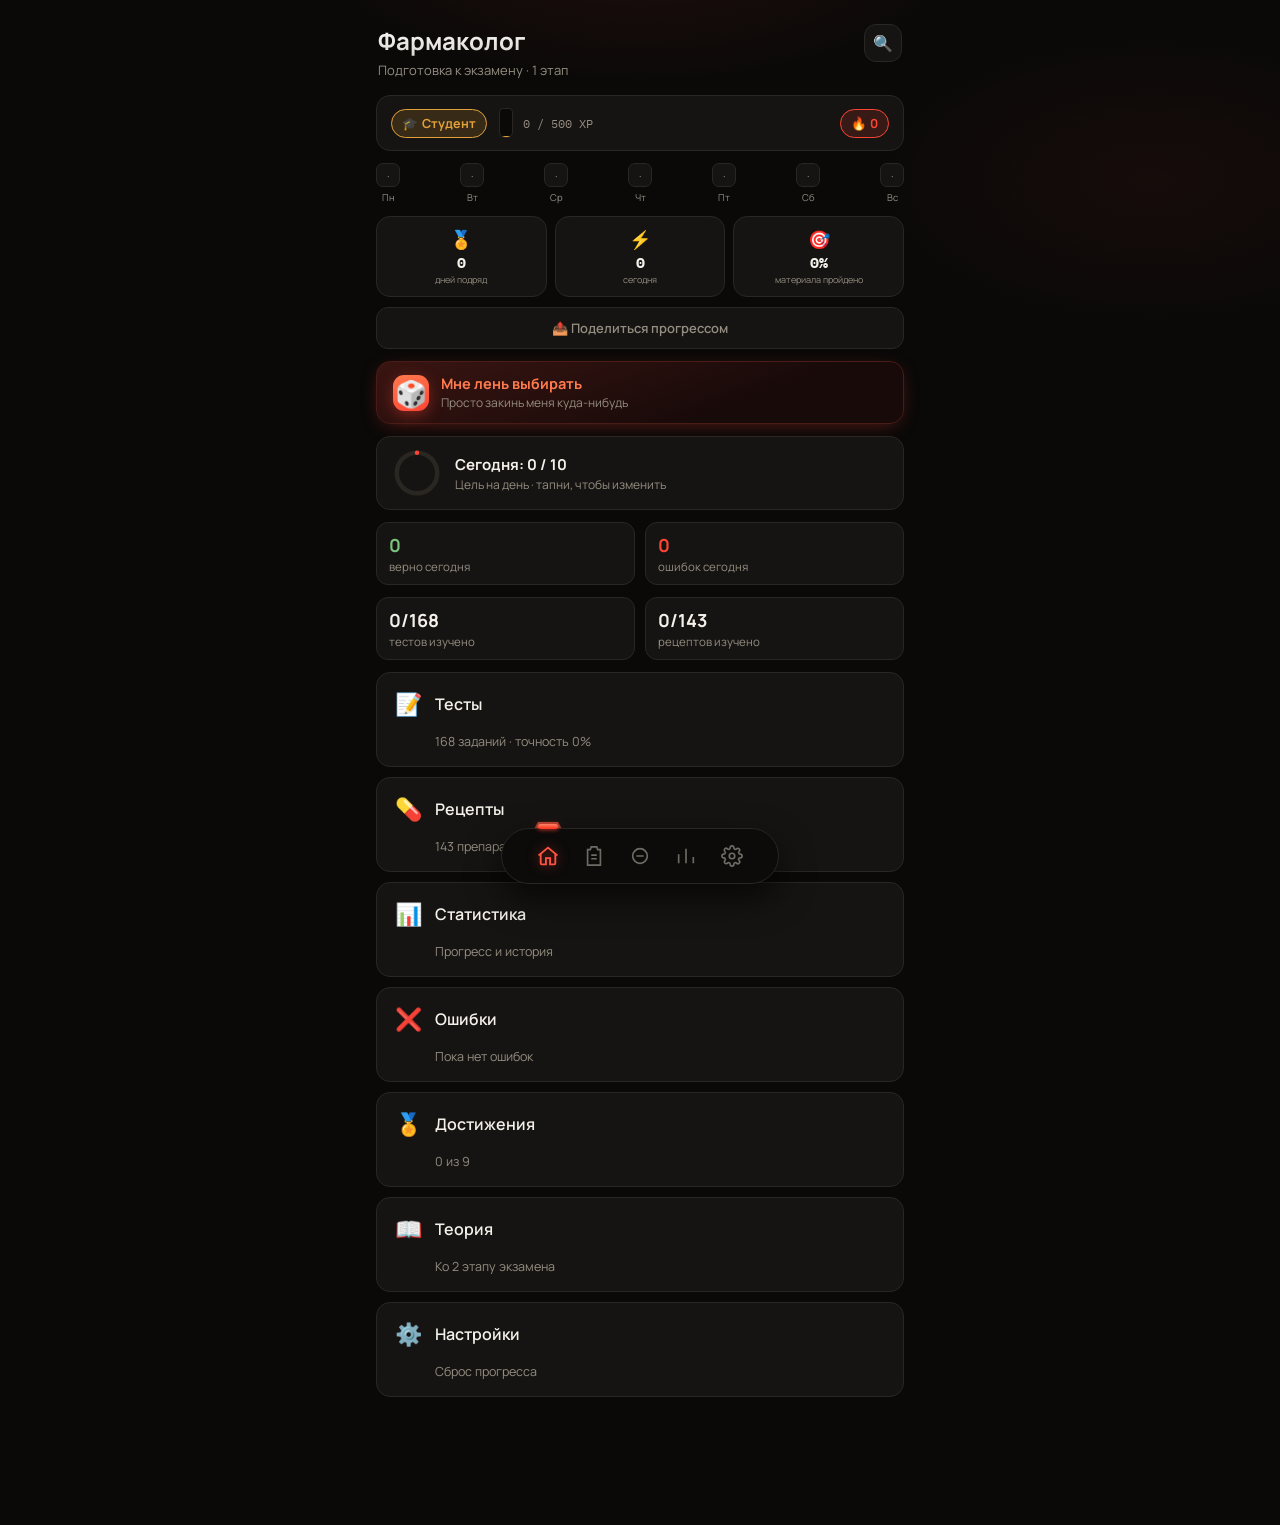
==== docs/index.html @ 60df54f4 "Add files via upload" ====
<!doctype html>
<html lang="ru">
<head>
<meta charset="utf-8" />
<meta name="viewport" content="width=device-width, initial-scale=1, viewport-fit=cover" />
<title>Фармаколог — тренажёр</title>

<!-- PWA: installable, works offline once cached -->
<link rel="manifest" href="manifest.json" />
<meta name="theme-color" content="#2563eb" />
<meta name="apple-mobile-web-app-capable" content="yes" />
<meta name="apple-mobile-web-app-status-bar-style" content="black-translucent" />
<meta name="apple-mobile-web-app-title" content="Фарма" />
<link rel="apple-touch-icon" href="apple-touch-icon.png" />
<link rel="icon" href="icon-192.png" />

<link rel="preconnect" href="https://fonts.googleapis.com">
<link rel="preconnect" href="https://fonts.gstatic.com" crossorigin>
<link href="https://fonts.googleapis.com/css2?family=Inter:wght@400;500;600;700&family=Manrope:wght@400;500;600;700;800&family=IBM+Plex+Mono:wght@500;600&display=swap" rel="stylesheet">
<link rel="stylesheet" href="style.css?v=10" />
<script src="https://telegram.org/js/telegram-web-app.js"></script>
</head>
<body>

<div id="app">

  <div id="toast-host" class="toast-host" aria-live="polite"></div>

  <!-- HOME -->
  <section id="screen-home" class="screen">
    <header class="topbar">
      <div class="topbar-row">
        <div>
          <h1>Фармаколог</h1>
          <p class="topbar-sub">Подготовка к экзамену · 1 этап</p>
        </div>
        <button class="icon-btn topbar-search-btn" id="btn-global-search" aria-label="Поиск по всему">🔍</button>
      </div>
    </header>

    <button class="gami-strip" id="gami-strip" data-nav="achievements">
      <div class="gami-rank" id="gami-rank"></div>
      <div class="gami-mid">
        <div class="gami-vial"><div class="gami-vial-fill" id="gami-vial-fill"></div></div>
        <div class="gami-xp" id="gami-xp"></div>
      </div>
      <div class="gami-streak" id="gami-streak"></div>
    </button>
    <div class="gami-week" id="gami-week"></div>
    <div class="badge-row" id="badge-row"></div>
    <button class="share-progress-btn" id="btn-share-progress">📤 Поделиться прогрессом</button>

    <button class="lazy-btn" id="btn-lazy">
      <span class="lazy-btn-icon">🎲</span>
      <span class="lazy-btn-text">
        <span class="lazy-btn-title">Мне лень выбирать</span>
        <span class="lazy-btn-sub">Просто закинь меня куда-нибудь</span>
      </span>
    </button>

    <button class="goal-ring-card" id="goal-ring-card" data-nav="settings">
      <svg class="goal-ring" viewBox="0 0 64 64" id="goal-ring-svg">
        <circle cx="32" cy="32" r="27" fill="none" stroke="var(--border)" stroke-width="6"></circle>
        <circle cx="32" cy="32" r="27" fill="none" stroke="var(--green)" stroke-width="6" stroke-linecap="round"
          id="goal-ring-fill" transform="rotate(-90 32 32)"></circle>
      </svg>
      <span class="goal-ring-text">
        <span class="goal-ring-title" id="goal-ring-title">Сегодня: 0 / 10</span>
        <span class="goal-ring-sub" id="goal-ring-sub">Цель на день</span>
      </span>
    </button>

    <div class="today-strip" id="today-strip"></div>

    <button class="continue-card hidden" id="continue-card">
      <span class="continue-top">
        <span id="continue-title">▶ Продолжить обучение</span>
        <span id="continue-counter"></span>
      </span>
      <span class="continue-bar"><span class="continue-bar-fill" id="continue-bar-fill"></span></span>
    </button>
    <button class="link-btn hidden" id="btn-all-sessions">Все сессии</button>

    <div class="progress-strip" id="progress-strip"></div>

    <nav class="deck" id="home-deck">
      <button class="card" data-nav="tests">
        <span class="card-icon">📝</span>
        <span class="card-title">Тесты</span>
        <span class="card-sub" id="card-tests-sub"></span>
      </button>
      <button class="card" data-nav="recipes">
        <span class="card-icon">💊</span>
        <span class="card-title">Рецепты</span>
        <span class="card-sub" id="card-recipes-sub"></span>
      </button>
      <button class="card" data-nav="stats">
        <span class="card-icon">📊</span>
        <span class="card-title">Статистика</span>
        <span class="card-sub">Прогресс и история</span>
      </button>
      <button class="card" data-nav="errors">
        <span class="card-icon">❌</span>
        <span class="card-title">Ошибки</span>
        <span class="card-sub" id="card-errors-sub"></span>
      </button>
      <button class="card" id="card-achievements" data-nav="achievements">
        <span class="card-icon">🏅</span>
        <span class="card-title">Достижения</span>
        <span class="card-sub" id="card-ach-sub"></span>
      </button>
      <button class="card" data-nav="theory">
        <span class="card-icon">📖</span>
        <span class="card-title">Теория</span>
        <span class="card-sub">Ко 2 этапу экзамена</span>
      </button>
      <button class="card" data-nav="settings">
        <span class="card-icon">⚙️</span>
        <span class="card-title">Настройки</span>
        <span class="card-sub">Сброс прогресса</span>
      </button>
    </nav>
  </section>

  <!-- Модалка "Поделиться прогрессом" -->
  <div id="share-modal" class="share-modal hidden">
    <div class="share-modal-card">
      <canvas id="share-canvas" width="640" height="640"></canvas>
      <div class="share-modal-actions">
        <a id="share-download-link" class="btn-primary" download="pharmabot-progress.png">Скачать картинку</a>
        <button id="share-native-btn" class="link-btn hidden">Поделиться</button>
        <button id="share-close-btn" class="link-btn">Закрыть</button>
      </div>
    </div>
  </div>

  <!-- MODE SELECT (Тесты / Рецепты) -->
  <section id="screen-modes" class="screen hidden">
    <header class="subbar">
      <button class="icon-btn" data-back="home">←</button>
      <span id="modes-title" class="subbar-title"></span>
      <button class="icon-btn search-btn" id="btn-open-search">🔍 Поиск</button>
    </header>
    <div class="mode-list" id="mode-list"></div>
  </section>

  <!-- TOPIC SELECT (по фарм-группам) -->
  <section id="screen-topics" class="screen hidden">
    <header class="subbar">
      <button class="icon-btn" data-back="modes">←</button>
      <span id="topics-title" class="subbar-title">По группам</span>
      <span style="width:40px;"></span>
    </header>
    <div class="mode-list" id="topic-list"></div>
  </section>

  <!-- SEARCH -->
  <section id="screen-search" class="screen hidden">
    <header class="subbar">
      <button class="icon-btn" data-back="modes">←</button>
      <span class="subbar-title" id="search-title">Поиск по тестам</span>
    </header>
    <div class="search-body">
      <input type="text" id="search-input" class="search-input" placeholder="Номер или текст вопроса" autocomplete="off" />
      <div class="filter-chips" id="filter-chips">
        <button class="chip active" data-filter="all">Все</button>
        <button class="chip" data-filter="choice:single">Один ответ</button>
        <button class="chip" data-filter="choice:multi">Несколько ответов</button>
        <button class="chip" data-filter="matching">Соответствие</button>
        <button class="chip" data-filter="table,characterize">Таблица</button>
        <button class="chip" data-filter="fill_blank,fill_blank_simple">Вставить слово</button>
      </div>
      <div class="search-results" id="search-results"></div>
    </div>
  </section>

  <!-- ERRORS HUB -->
  <section id="screen-errors" class="screen hidden">
    <header class="subbar">
      <button class="icon-btn" data-back="home">←</button>
      <span class="subbar-title">Ошибки</span>
    </header>
    <div class="mode-list" id="errors-list"></div>
  </section>

  <!-- SESSIONS HISTORY -->
  <section id="screen-sessions" class="screen hidden">
    <header class="subbar">
      <button class="icon-btn" data-back="home">←</button>
      <span class="subbar-title">Сессии</span>
    </header>
    <div class="mode-list" id="sessions-list"></div>
  </section>

  <!-- SESSION -->
  <section id="screen-session" class="screen hidden">
    <header class="session-bar">
      <button class="icon-btn" data-back="modes">←</button>
      <span id="session-counter" class="session-counter">1 / 40</span>
      <span id="session-timer" class="session-timer hidden"></span>
      <span id="session-label" class="session-label">тесты</span>
    </header>
    <div class="session-progress"><span class="session-progress-fill" id="session-progress-fill"></span></div>
    <div id="card-area" class="card-area"></div>
  </section>

  <!-- RESULT -->
  <section id="screen-result" class="screen hidden">
    <div class="result-card">
      <div class="result-mark" id="result-mark">✓</div>
      <h2 id="result-praise">Готово</h2>
      <p id="result-text" class="result-text"></p>
      <div class="result-actions">
        <button id="btn-review-errors" class="btn-secondary hidden">Разобрать ошибки</button>
        <button id="btn-retry" class="btn-secondary">Пройти ещё раз</button>
        <button id="btn-again" class="btn-primary">На главную</button>
      </div>
    </div>
  </section>

  <!-- STATS -->
  <section id="screen-stats" class="screen hidden">
    <header class="subbar">
      <button class="icon-btn" data-back="home">←</button>
      <span class="subbar-title">Статистика</span>
    </header>
    <div id="stats-body" class="stats-body"></div>
  </section>

  <!-- SETTINGS -->
  <section id="screen-settings" class="screen hidden">
    <header class="subbar">
      <button class="icon-btn" data-back="home">←</button>
      <span class="subbar-title">Настройки</span>
    </header>
    <div class="settings-body">
      <div class="settings-row settings-row-col">
        <div>
          <div class="settings-row-title">Твоё имя</div>
          <div class="settings-row-sub">Для персональной похвалы после экзамена</div>
        </div>
        <input type="text" id="setting-name" class="name-input" placeholder="Например, Магомед" maxlength="40" />
      </div>
      <div class="settings-row">
        <div>
          <div class="settings-row-title">Тёмная тема</div>
          <div class="settings-row-sub">По умолчанию — как в Telegram</div>
        </div>
        <button id="theme-toggle" class="switch" role="switch" aria-checked="false"><span class="switch-knob"></span></button>
      </div>
      <div class="settings-row">
        <div>
          <div class="settings-row-title">Перемешивать варианты</div>
          <div class="settings-row-sub">Случайный порядок ответов в тестах</div>
        </div>
        <button id="setting-shuffle" class="switch" role="switch" aria-checked="false"><span class="switch-knob"></span></button>
      </div>
      <div class="settings-row">
        <div>
          <div class="settings-row-title">Таймер экзамена</div>
          <div class="settings-row-sub">Обратный отсчёт в режиме «Экзамен»</div>
        </div>
        <button id="setting-timer" class="switch" role="switch" aria-checked="false"><span class="switch-knob"></span></button>
      </div>
      <div class="settings-row">
        <div>
          <div class="settings-row-title">Объяснения к тестам</div>
          <div class="settings-row-sub">Блок 💡 с разбором после ответа</div>
        </div>
        <button id="setting-explanations" class="switch" role="switch" aria-checked="true"><span class="switch-knob"></span></button>
      </div>
      <div class="settings-row">
        <div>
          <div class="settings-row-title">Геймификация</div>
          <div class="settings-row-sub">Ранг, опыт, серия дней и достижения на главном</div>
        </div>
        <button id="setting-gamification" class="switch" role="switch" aria-checked="true"><span class="switch-knob"></span></button>
      </div>
      <div class="settings-row">
        <div>
          <div class="settings-row-title">Мнемоники к карточкам</div>
          <div class="settings-row-sub">Своя подсказка/ассоциация под каждым вопросом или рецептом</div>
        </div>
        <button id="setting-mnemonics" class="switch" role="switch" aria-checked="true"><span class="switch-knob"></span></button>
      </div>
      <div class="settings-row">
        <div>
          <div class="settings-row-title">Калибровка уверенности</div>
          <div class="settings-row-sub">После ответа спрашивать «ты был уверен?» — для статистики</div>
        </div>
        <button id="setting-confidence" class="switch" role="switch" aria-checked="true"><span class="switch-knob"></span></button>
      </div>
      <div class="settings-row">
        <div>
          <div class="settings-row-title">Напоминание про перерыв</div>
          <div class="settings-row-sub">Мягкая подсказка сделать паузу в долгих сессиях</div>
        </div>
        <button id="setting-breaks" class="switch" role="switch" aria-checked="true"><span class="switch-knob"></span></button>
      </div>
      <div class="settings-row settings-row-col">
        <div>
          <div class="settings-row-title">Размер шрифта</div>
          <div class="settings-row-sub">Текст вопросов и вариантов</div>
        </div>
        <div class="segmented" id="setting-fontsize">
          <button data-size="small">A</button>
          <button data-size="medium">A</button>
          <button data-size="large">A</button>
        </div>
      </div>
      <div class="settings-row">
        <div>
          <div class="settings-row-title">Цель на день</div>
          <div class="settings-row-sub">Сколько вопросов/рецептов — «сегодня готово»</div>
        </div>
        <div class="segmented" id="setting-dailygoal">
          <button data-goal="5">5</button>
          <button data-goal="10">10</button>
          <button data-goal="15">15</button>
          <button data-goal="20">20</button>
        </div>
      </div>
      <div class="settings-row settings-row-col">
        <div>
          <div class="settings-row-title">Тест на соответствие</div>
          <div class="settings-row-sub">Как выглядят задания на сопоставление</div>
        </div>
        <div class="segmented" id="setting-matchstyle">
          <button data-style="cards">Карточки</button>
          <button data-style="list">Список</button>
          <button data-style="lines">Линии</button>
        </div>
      </div>
      <p class="settings-note">Прогресс, избранное и статистика хранятся локально в этом браузере/приложении Telegram.</p>
      <button id="btn-reset" class="btn-danger">Сбросить весь прогресс</button>
    </div>
  </section>

  <!-- ACHIEVEMENTS -->
  <section id="screen-achievements" class="screen hidden">
    <header class="subbar">
      <button class="icon-btn" data-back="home">←</button>
      <span class="subbar-title">Достижения</span>
    </header>
    <div class="ach-body" id="ach-body"></div>
  </section>

  <!-- UNLOCK MOMENT -->
  <section id="screen-unlock" class="screen hidden">
    <div class="unlock-overlay">
      <div class="unlock-eyebrow">Новая печать получена</div>
      <div class="unlock-seal" id="unlock-seal"></div>
      <div class="unlock-title" id="unlock-title"></div>
      <div class="unlock-desc" id="unlock-desc"></div>
      <button class="btn-primary unlock-btn" id="btn-unlock-close">Забрать награду</button>
    </div>
  </section>

  <!-- THEORY HUB -->
  <section id="screen-theory-hub" class="screen hidden">
    <header class="subbar">
      <button class="icon-btn" data-back="home">←</button>
      <span class="subbar-title">Теория</span>
    </header>
    <div class="theory-search-wrap">
      <input type="text" id="theory-search-input" class="theory-search-input" placeholder="Поиск по вопросам теории..." />
    </div>
    <div id="theory-search-results" class="theory-search-results hidden"></div>
    <div class="deck" id="theory-hub-body"></div>
  </section>

  <!-- THEORY BOOK PAGE -->
  <section id="screen-theory-list" class="screen hidden">
    <header class="tb-top">
      <button class="icon-btn" data-back="theory-hub">←</button>
      <span class="tb-pool" id="theory-book-pool"></span>
      <span class="tb-pos" id="theory-book-pos"></span>
    </header>
    <div class="tb-progress"><div class="tb-progress-fill" id="theory-book-progress"></div></div>
    <div class="tb-page" id="theory-book-page"></div>
    <div class="tb-pagenav">
      <button class="tb-pagenav-btn" id="theory-book-prev">← Пред. вопрос</button>
      <button class="tb-pagenav-btn" id="theory-book-next">След. вопрос →</button>
    </div>
  </section>

</div>

<div class="navwrap" id="bottom-nav">
  <div class="nav-outer">
    <div class="nav-lamp" id="nav-lamp"></div>
    <svg class="nav-cone" id="nav-cone" width="88" height="60" viewBox="0 0 88 60" aria-hidden="true">
      <defs>
        <linearGradient id="navConeGrad" x1="0" y1="0" x2="0" y2="1">
          <stop offset="0%" stop-color="#ff6448" stop-opacity="0.68"/>
          <stop offset="20%" stop-color="#ff5a40" stop-opacity="0.46"/>
          <stop offset="40%" stop-color="#ff4e37" stop-opacity="0.26"/>
          <stop offset="60%" stop-color="#ff452f" stop-opacity="0.12"/>
          <stop offset="78%" stop-color="#ff3c28" stop-opacity="0.04"/>
          <stop offset="92%" stop-color="#ff3626" stop-opacity="0"/>
        </linearGradient>
      </defs>
      <polygon points="34,0 54,0 88,60 0,60" fill="url(#navConeGrad)"/>
    </svg>
    <nav class="nav-bar" id="nav-bar">
      <button class="nav-btn" data-nav="home" data-navkey="home" aria-label="Главная">
        <svg viewBox="0 0 24 24"><path d="M3 11.5 12 4l9 7.5"/><path d="M5 10v9a1 1 0 0 0 1 1h4v-6h4v6h4a1 1 0 0 0 1-1v-9"/></svg>
      </button>
      <button class="nav-btn" data-nav="tests" data-navkey="tests" aria-label="Тесты">
        <svg viewBox="0 0 24 24"><path d="M9 2h6l1 3h3v17H5V5h3l1-3Z"/><path d="M9 11h6M9 15h6"/></svg>
      </button>
      <button class="nav-btn" data-nav="recipes" data-navkey="recipes" aria-label="Рецепты">
        <svg viewBox="0 0 24 24"><rect x="4" y="4" width="16" height="16" rx="8"/><path d="M8 12h8"/></svg>
      </button>
      <button class="nav-btn" data-nav="stats" data-navkey="stats" aria-label="Статистика">
        <svg viewBox="0 0 24 24"><path d="M4 20V10M12 20V4M20 20v-7"/></svg>
      </button>
      <button class="nav-btn" data-nav="settings" data-navkey="settings" aria-label="Настройки">
        <svg viewBox="0 0 24 24"><circle cx="12" cy="12" r="3"/><path d="M19.4 15a1.7 1.7 0 0 0 .34 1.87l.06.06a2 2 0 1 1-2.83 2.83l-.06-.06a1.7 1.7 0 0 0-1.87-.34 1.7 1.7 0 0 0-1 1.55V21a2 2 0 0 1-4 0v-.09A1.7 1.7 0 0 0 9 19.4a1.7 1.7 0 0 0-1.87.34l-.06.06a2 2 0 1 1-2.83-2.83l.06-.06A1.7 1.7 0 0 0 4.6 15a1.7 1.7 0 0 0-1.55-1H3a2 2 0 0 1 0-4h.09A1.7 1.7 0 0 0 4.6 9a1.7 1.7 0 0 0-.34-1.87l-.06-.06a2 2 0 1 1 2.83-2.83l.06.06A1.7 1.7 0 0 0 9 4.6a1.7 1.7 0 0 0 1-1.55V3a2 2 0 0 1 4 0v.09a1.7 1.7 0 0 0 1 1.55 1.7 1.7 0 0 0 1.87-.34l.06-.06a2 2 0 1 1 2.83 2.83l-.06.06A1.7 1.7 0 0 0 19.4 9a1.7 1.7 0 0 0 1.55 1H21a2 2 0 0 1 0 4h-.09a1.7 1.7 0 0 0-1.55 1Z"/></svg>
      </button>
    </nav>
  </div>
</div>

<script type="module" src="js/app.js?v=17"></script>
<script>
  // Registering the service worker makes "Add to Home Screen" actually work offline
  // instead of just being a bookmark shortcut. Safe no-op if unsupported.
  if ("serviceWorker" in navigator) {
    window.addEventListener("load", () => {
      navigator.serviceWorker.register("sw.js").catch((err) => console.warn("SW registration failed:", err));
    });
  }
</script>
</body>
</html>
---- docs/style.css ----
:root {
  --tg-safe-top: env(safe-area-inset-top, 0px);
  --tg-safe-bottom: env(safe-area-inset-bottom, 0px);
  --bg: #f7f5f2;
  --surface: #ffffff;
  --surface-2: #f1efe9;
  --ink: #1c1a17;
  --ink-soft: #6b675e;
  --border: #e8e3d9;
  --blue: #e0432f;
  --blue-soft: #fdecea;
  --accent: #e0432f;
  --accent-2: #ff6a4d;
  --accent-soft: #fdecea;
  --accent-glow: rgba(224, 67, 47, 0.25);
  --green: #178a4c;
  --green-soft: #e7f7ed;
  --red: #dc2626;
  --red-soft: #fdecec;
  --amber: #b5720a;
  --amber-soft: #fdf3e3;
  --radius: 14px;
}

html[data-theme="dark"] {
  /* "Ядро" — тёмно-красная тема, зафиксированный дизайн-пакет */
  --bg: #0a0908;
  --surface: #161412;
  --surface-2: #1e1b18;
  --ink: #f5f1ea;
  --ink-soft: #948d81;
  --border: #2a2622;
  --blue: #ff4433;
  --blue-soft: #3a1512;
  --accent: #ff4433;
  --accent-2: #ff7a4d;
  --accent-soft: #3a1512;
  --accent-glow: rgba(255, 68, 51, 0.5);
  --green: #7ac47e;
  --green-soft: #163326;
  --red: #ff4433;
  --red-soft: #3a1512;
  --amber: #e2a13a;
  --amber-soft: #2f2716;
}

html, body { transition: background-color 0.2s ease, color 0.2s ease; }

* { box-sizing: border-box; }
/* WebKit/Safari по умолчанию красит текст <button> в системный синий, если
   явно не указать наследование — из-за этого в реальном Telegram (WKWebView)
   весь акцентный красный превращался обратно в синий на кнопках. */
button { color: inherit; font: inherit; }

html, body {
  margin: 0; padding: 0;
  background: var(--bg);
  color: var(--ink);
  font-family: "Manrope", "Inter", -apple-system, sans-serif;
  -webkit-font-smoothing: antialiased;
}

html[data-theme="dark"] body {
  background:
    radial-gradient(600px 300px at 50% -10%, rgba(255, 68, 51, 0.10), transparent 60%),
    radial-gradient(500px 260px at 90% 20%, rgba(255, 68, 51, 0.05), transparent 60%),
    var(--bg);
  background-attachment: fixed;
}

#app { max-width: 560px; margin: 0 auto; min-height: 100vh; padding: calc(18px + var(--tg-safe-top)) 16px 40px; }
#app { padding-bottom: calc(128px + var(--tg-safe-bottom)); }

.topbar h1 {
  background: linear-gradient(180deg, #fff, #cfc9c0 130%);
  -webkit-background-clip: text; background-clip: text;
}
html[data-theme="dark"] .topbar h1 { color: transparent; }
html:not([data-theme="dark"]) .topbar h1 { -webkit-text-fill-color: initial; background: none; color: var(--ink); }
.hidden { display: none !important; }

/* ---------- Home ---------- */

.topbar { padding: 6px 2px 14px; }
.topbar h1 { font-size: 24px; font-weight: 700; margin: 0; }
.topbar-sub { margin: 4px 0 0; font-size: 13px; color: var(--ink-soft); }

.today-strip, .progress-strip {
  display: flex; gap: 10px; margin-bottom: 12px;
}
.stat-chip {
  flex: 1; background: var(--surface); border: 1px solid var(--border);
  border-radius: 12px; padding: 10px 12px;
}
.stat-chip .n { font-size: 18px; font-weight: 700; }
.stat-chip .l { font-size: 11.5px; color: var(--ink-soft); margin-top: 2px; }
.stat-chip.ok .n { color: var(--green); }
.stat-chip.no .n { color: var(--red); }

/* ---------- Continue card ---------- */

.continue-card {
  display: block; width: 100%; text-align: left; font-family: inherit; cursor: pointer;
  background: var(--blue-soft); border: 1px solid var(--blue); border-radius: var(--radius);
  padding: 14px 16px; margin-bottom: 12px; color: inherit;
}
.continue-top { display: flex; justify-content: space-between; align-items: center; font-size: 14.5px; font-weight: 600; color: var(--blue); }
.continue-bar { display: block; height: 6px; border-radius: 999px; background: rgba(37,99,235,0.15); margin-top: 10px; overflow: hidden; }
.continue-bar-fill { display: block; height: 100%; background: var(--blue); border-radius: 999px; transition: width 0.2s ease; }

.lazy-btn {
  display: flex; align-items: center; gap: 12px; width: 100%; text-align: left;
  font-family: inherit; cursor: pointer; color: inherit;
  background: linear-gradient(135deg, #e0432f14, #e0432f08);
  border: 1px solid #e0432f45; border-radius: var(--radius);
  padding: 12px 16px; margin-bottom: 12px;
}
.lazy-btn:active { background: linear-gradient(135deg, #e0432f22, #e0432f10); }
.lazy-btn-icon { font-size: 26px; flex-shrink: 0; }
.lazy-btn-text { display: flex; flex-direction: column; min-width: 0; }
.lazy-btn-title { font-size: 14.5px; font-weight: 700; color: #c9351f; }
.lazy-btn-sub { font-size: 12px; color: var(--ink-soft); margin-top: 1px; }
html[data-theme="dark"] .lazy-btn {
  background: linear-gradient(160deg, var(--accent-soft), #170a09 70%);
  border-color: #4a1c17;
  box-shadow: 0 4px 20px -8px var(--accent-glow);
}
html[data-theme="dark"] .lazy-btn-title { color: var(--accent-2); }
html[data-theme="dark"] .lazy-btn-icon {
  background: linear-gradient(160deg, var(--accent-2), var(--accent));
  border-radius: 11px; display: inline-flex; align-items: center; justify-content: center;
  width: 36px; height: 36px; box-shadow: 0 4px 16px -2px var(--accent-glow);
}

/* ---------- Celebration toasts ---------- */
.toast-host {
  position: fixed; top: max(12px, env(safe-area-inset-top)); left: 0; right: 0;
  display: flex; flex-direction: column; align-items: center; gap: 8px;
  pointer-events: none; z-index: 999;
}
.toast {
  font-size: 14px; font-weight: 700; color: #fff; padding: 9px 18px; border-radius: 999px;
  box-shadow: 0 4px 14px rgba(0,0,0,0.2); animation: toast-in 0.22s cubic-bezier(.34,1.56,.64,1);
  white-space: nowrap;
}
.toast-streak { background: linear-gradient(135deg, #f97316, #ea580c); }
.toast-bonus { background: linear-gradient(135deg, #7c3aed, #6d28d9); }
.toast-break { background: linear-gradient(135deg, #0d9488, #0f766e); white-space: normal; max-width: 82vw; text-align: center; line-height: 1.35; }

/* ---------- Today's goal ring ---------- */
.goal-ring-card {
  display: flex; align-items: center; gap: 14px; width: 100%; text-align: left;
  font-family: inherit; cursor: pointer; color: inherit;
  background: var(--surface); border: 1px solid var(--border); border-radius: var(--radius);
  padding: 12px 16px; margin-bottom: 12px;
}
.goal-ring { width: 48px; height: 48px; flex-shrink: 0; }
#goal-ring-fill { transition: stroke-dasharray 0.3s ease; }
.goal-ring-text { display: flex; flex-direction: column; min-width: 0; }
.goal-ring-title { font-size: 15px; font-weight: 700; }
.goal-ring-sub { font-size: 12px; color: var(--ink-soft); margin-top: 1px; }
.toast-out { animation: toast-out 0.3s ease forwards; }
@keyframes toast-in { from { opacity: 0; transform: translateY(-14px) scale(0.9); } to { opacity: 1; transform: none; } }
@keyframes toast-out { to { opacity: 0; transform: translateY(-10px) scale(0.95); } }

/* ---------- Session progress ---------- */

.session-progress { height: 5px; border-radius: 999px; background: var(--border); margin-bottom: 14px; overflow: hidden; }
.session-progress-fill { display: block; height: 100%; background: var(--blue); border-radius: 999px; transition: width 0.2s ease; }
.session-timer {
  font-family: "IBM Plex Mono", monospace; font-size: 13px; color: var(--amber);
  background: #fdf3e3; border-radius: 20px; padding: 4px 12px;
}
html[data-theme="dark"] .session-timer { background: #3a2f16; }
.session-timer.warn { color: var(--red); background: var(--red-soft); }
.session-timer.session-timer-sprint { color: var(--blue); background: var(--blue-soft); }
.session-timer.session-timer-sprint.warn { color: var(--red); background: var(--red-soft); }

.deck { display: flex; flex-direction: column; gap: 10px; margin-top: 8px; }

.card {
  display: flex; align-items: center; gap: 12px;
  text-align: left; background: var(--surface); border: 1px solid var(--border);
  border-radius: var(--radius); padding: 16px; cursor: pointer;
  font-family: inherit; color: inherit;
}
.card:active { background: #f0f2f5; }
.card-icon { font-size: 22px; width: 30px; text-align: center; flex-shrink: 0; }
.card-title { font-size: 16px; font-weight: 600; display: block; }
.card-sub { font-size: 12.5px; color: var(--ink-soft); display: block; }
.card > .card-title, .card > .card-sub { flex: none; }
.card { flex-wrap: wrap; }
.card-title { width: calc(100% - 42px); }
.card-sub { width: calc(100% - 42px); margin-left: 42px; margin-top: 2px; }

/* ---------- Bars ---------- */

.subbar, .session-bar {
  display: flex; align-items: center; gap: 10px; padding: 4px 0 16px;
}
.subbar-title { font-size: 17px; font-weight: 700; flex: 1; }
.search-btn {
  font-size: 14px; font-weight: 600; margin-left: 0;
  background: var(--blue-soft); color: var(--blue); border-radius: 20px; padding: 8px 14px;
}
.icon-btn {
  background: none; border: none; font-size: 20px; color: var(--ink);
  cursor: pointer; padding: 6px 8px; margin-left: -8px;
}
.session-bar { justify-content: space-between; }
.session-counter {
  font-family: "IBM Plex Mono", monospace; font-size: 13px; color: var(--blue);
  background: var(--blue-soft); border-radius: 20px; padding: 4px 12px;
}
.session-label {
  font-size: 11px; text-transform: uppercase; letter-spacing: 0.05em; color: var(--ink-soft);
}

/* ---------- Search ---------- */

.search-body { display: flex; flex-direction: column; gap: 12px; }
.search-input {
  width: 100%; border: 1px solid var(--border); border-radius: 12px;
  padding: 13px 14px; font-family: inherit; font-size: 15px;
  background: var(--surface); color: var(--ink); box-sizing: border-box;
}
.search-input:focus { outline: none; border-color: var(--blue); }
.filter-chips { display: flex; flex-wrap: wrap; gap: 8px; }
.chip {
  background: var(--surface); border: 1px solid var(--border); border-radius: 999px;
  padding: 7px 13px; font-size: 12.5px; font-family: inherit; color: var(--ink-soft); cursor: pointer;
}
.chip.active { background: var(--blue); border-color: var(--blue); color: #fff; }
.search-results { display: flex; flex-direction: column; gap: 8px; }
.search-hit {
  display: block; width: 100%; text-align: left; background: var(--surface); border: 1px solid var(--border);
  border-radius: 12px; padding: 12px 14px; font-family: inherit; cursor: pointer; color: inherit;
}
.search-hit .n { font-family: "IBM Plex Mono", monospace; font-size: 12px; color: var(--blue); margin-right: 6px; }
.search-hit .t { font-size: 14px; line-height: 1.4; }
.search-empty { text-align: center; color: var(--ink-soft); font-size: 13.5px; padding: 30px 10px; }

/* ---------- Mode select ---------- */

.mode-list { display: flex; flex-direction: column; gap: 10px; }
.mode-btn {
  display: flex; justify-content: space-between; align-items: center; gap: 10px;
  background: var(--surface); border: 1px solid var(--border); border-radius: 12px;
  padding: 14px 16px; font-family: inherit; cursor: pointer; text-align: left;
}
.mode-btn > span:first-child { min-width: 0; overflow-wrap: anywhere; }
.mode-btn .t { font-size: 15px; font-weight: 600; }
.mode-btn .d { font-size: 12.5px; color: var(--ink-soft); margin-top: 2px; }
.mode-btn .n { font-family: "IBM Plex Mono", monospace; font-size: 13px; color: var(--ink-soft); flex-shrink: 0; }
.mode-btn-highlight { background: var(--blue-soft); border-color: var(--blue); }
.mode-btn-highlight .t { color: var(--blue); }
.mode-btn-highlight .n { color: var(--blue); }
.mode-btn[disabled] { opacity: 0.45; }

/* ---------- Cards / questions ---------- */

.card-area { display: flex; flex-direction: column; gap: 16px; }

.slip {
  position: relative; background: var(--surface); border: 1px solid var(--border);
  border-radius: var(--radius); padding: 18px 18px 18px;
}

.slip-top { display: flex; justify-content: space-between; align-items: flex-start; gap: 10px; margin-bottom: 10px; }
.slip-kicker {
  font-size: 11px; text-transform: uppercase; letter-spacing: 0.06em; color: var(--blue);
}
.slip-top-right { display: flex; align-items: center; gap: 8px; flex-shrink: 0; }
.mem-ring { width: 18px; height: 18px; flex-shrink: 0; }
.fav-btn {
  background: none; border: none; font-size: 20px; cursor: pointer; line-height: 1;
  color: #d1d5db; padding: 0;
}
.fav-btn.active { color: var(--amber); }

.slip-question { font-size: 16px; line-height: 1.55; white-space: pre-wrap; }
.slip-question b { color: var(--ink); }
.slip-question .blank {
  display: inline-block; padding: 0 6px; border-bottom: 2px dotted var(--ink-soft); color: var(--ink-soft);
}

.options { display: flex; flex-direction: column; gap: 9px; margin-top: 16px; }

.opt {
  text-align: left; background: var(--bg); border: 1px solid var(--border); border-radius: 10px;
  padding: 12px 14px; font-size: 15px; font-family: inherit; color: var(--ink); cursor: pointer;
  display: flex; gap: 10px; overflow-wrap: anywhere;
}
.opt > span:last-child { min-width: 0; }
.opt .opt-label { font-family: "IBM Plex Mono", monospace; color: var(--blue); flex-shrink: 0; }
.opt.selected { border-color: var(--blue); background: var(--blue-soft); }
.opt.correct { border-color: var(--green); background: var(--green-soft); }
.opt.incorrect { border-color: var(--red); background: var(--red-soft); }
.opt[disabled] { cursor: default; }

.verdict { margin-top: 14px; font-size: 14px; font-weight: 600; }
.explain-box {
  margin-top: 12px; background: var(--blue-soft); border: 1px solid var(--blue);
  border-radius: 10px; padding: 11px 13px;
}
.explain-label { font-size: 11.5px; font-weight: 700; color: var(--blue); text-transform: uppercase; letter-spacing: 0.03em; }
.explain-text { font-size: 13.5px; line-height: 1.5; margin-top: 4px; color: var(--ink); }
.verdict.ok { color: var(--green); }
.verdict.no { color: var(--red); }

.explanation {
  margin-top: 10px; font-size: 13.5px; color: var(--ink-soft); background: var(--bg);
  border-radius: 10px; padding: 10px 12px; line-height: 1.5;
}

/* ---------- Personal mnemonic box ---------- */
.mnemonic-box { margin-top: 12px; }
.mnemonic-add-btn {
  width: 100%; text-align: left; background: none; border: 1px dashed var(--border);
  border-radius: 10px; padding: 9px 12px; font-size: 13px; color: var(--ink-soft);
  font-family: inherit; cursor: pointer;
}
.mnemonic-add-btn:active { background: var(--bg); }
.mnemonic-note {
  position: relative; background: var(--amber-soft); border: 1px solid var(--amber);
  border-radius: 10px; padding: 10px 40px 10px 13px;
}
.mnemonic-note-label {
  font-size: 11.5px; font-weight: 700; color: var(--amber); text-transform: uppercase; letter-spacing: 0.03em;
}
.mnemonic-note-text { font-size: 13.5px; line-height: 1.5; margin-top: 4px; color: var(--ink); white-space: pre-wrap; overflow-wrap: anywhere; }
.mnemonic-edit-btn {
  position: absolute; top: 8px; right: 8px; background: none; border: none; font-size: 15px;
  cursor: pointer; padding: 4px; line-height: 1;
}
.mnemonic-edit { display: flex; flex-direction: column; gap: 8px; }
.mnemonic-textarea {
  width: 100%; min-height: 64px; resize: vertical; font-family: inherit; font-size: 13.5px;
  color: var(--ink); background: var(--bg); border: 1px solid var(--border); border-radius: 10px;
  padding: 9px 11px; line-height: 1.4; box-sizing: border-box;
}
.mnemonic-edit-row { display: flex; gap: 8px; }
.mnemonic-save-btn, .mnemonic-cancel-btn {
  flex: 1; font-family: inherit; font-size: 13px; font-weight: 600; border-radius: 9px;
  padding: 8px 10px; cursor: pointer;
}
.mnemonic-save-btn { background: var(--blue); color: #fff; border: 1px solid var(--blue); }
.mnemonic-cancel-btn { background: none; color: var(--ink-soft); border: 1px solid var(--border); }

/* ---------- Cross-link between tests and recipes on the same topic ---------- */
.crosslink-btn {
  display: flex; justify-content: space-between; align-items: center; width: 100%;
  margin-top: 10px; background: var(--green-soft); border: 1px solid var(--green);
  border-radius: 10px; padding: 9px 13px; font-family: inherit; font-size: 13px;
  font-weight: 600; color: var(--green); cursor: pointer;
}
.crosslink-btn:active { opacity: 0.85; }
.crosslink-n { font-family: "IBM Plex Mono", monospace; font-weight: 700; }

/* ---------- Confidence calibration prompt ---------- */
.confidence-box {
  margin-top: 12px; background: var(--surface); border: 1px solid var(--border);
  border-radius: 10px; padding: 10px 12px; display: flex; flex-direction: column; gap: 8px;
  animation: confidence-in 0.15s ease;
}
@keyframes confidence-in { from { opacity: 0; transform: translateY(4px); } to { opacity: 1; transform: none; } }
.confidence-q { font-size: 12.5px; color: var(--ink-soft); }
.confidence-btns { display: flex; gap: 8px; }
.confidence-btn {
  flex: 1; font-family: inherit; font-size: 12.5px; font-weight: 600; border-radius: 9px;
  padding: 8px 6px; cursor: pointer; background: var(--bg); border: 1px solid var(--border); color: var(--ink);
}
.confidence-btn:active { background: var(--blue-soft); border-color: var(--blue); }
.confidence-done { font-size: 12.5px; color: var(--ink-soft); text-align: center; }

/* ---------- actions ---------- */

.actions { display: flex; gap: 10px; margin-top: 6px; }

.btn-primary {
  flex: 1; background: var(--blue); color: #fff; border: none; border-radius: 10px;
  padding: 14px 16px; font-size: 15px; font-weight: 600; font-family: inherit; cursor: pointer;
}
.btn-primary:active { background: #1d4ed8; }
.btn-primary[disabled] { opacity: 0.4; cursor: default; }

.btn-secondary {
  flex: 1; background: none; border: 1px solid var(--border); color: var(--ink);
  border-radius: 10px; padding: 14px 16px; font-size: 15px; font-family: inherit; cursor: pointer;
}

.btn-danger {
  background: var(--red-soft); border: 1px solid var(--red); color: var(--red);
  border-radius: 10px; padding: 14px 16px; font-size: 15px; font-family: inherit; cursor: pointer; width: 100%;
}

.btn-know, .btn-dont {
  flex: 1; border-radius: 10px; padding: 14px; font-size: 15px; font-family: inherit;
  cursor: pointer; font-weight: 600;
}
.btn-know { background: var(--green-soft); border: 1px solid var(--green); color: var(--green); }
.btn-dont { background: var(--red-soft); border: 1px solid var(--red); color: var(--red); }
.btn-ghost-pair { display: flex; gap: 10px; margin-top: 6px; }

/* ---------- matching / table / characterize ---------- */

.legend {
  display: flex; flex-wrap: wrap; gap: 8px;
  margin: 12px -18px 14px; padding: 10px 18px 12px;
  position: sticky; top: 0; z-index: 5;
  background: var(--surface); border-bottom: 1px solid var(--border);
}
.legend-chip {
  background: var(--bg); border: 1px solid var(--border); border-radius: 10px;
  padding: 8px 10px; font-size: 13px; display: flex; gap: 6px;
  overflow-wrap: anywhere; min-width: 0;
}
.legend-num { font-family: "IBM Plex Mono", monospace; color: var(--blue); font-weight: 600; }

.match-list { display: flex; flex-direction: column; gap: 10px; margin-top: 4px; }
.match-row {
  border: 1px solid var(--border); border-radius: 10px; padding: 10px 12px; background: var(--bg);
}
.match-item { font-size: 14.5px; margin-bottom: 8px; font-weight: 600; }
.match-picks { display: flex; gap: 6px; flex-wrap: wrap; }
.pick-btn {
  background: var(--surface); border: 1px solid var(--border); border-radius: 8px;
  padding: 7px 12px; font-family: "IBM Plex Mono", monospace; font-size: 13px; cursor: pointer;
}
.pick-btn.picked { background: var(--blue); color: #fff; border-color: var(--blue); }
.pick-btn[disabled] { cursor: default; opacity: 0.8; }
.match-row.row-ok { border-color: var(--green); background: var(--green-soft); }
.match-row.row-no { border-color: var(--red); background: var(--red-soft); }
.row-hint { margin-top: 8px; font-size: 12.5px; color: var(--ink-soft); }

/* ---------- matching: list/accordion style ---------- */
.match-acc { display: flex; flex-direction: column; gap: 8px; margin-top: 4px; }
.acc-item {
  border: 1px solid var(--border); border-radius: 10px; background: var(--bg); overflow: hidden;
}
.acc-item.row-ok { border-color: var(--green); background: var(--green-soft); }
.acc-item.row-no { border-color: var(--red); background: var(--red-soft); }
.acc-head {
  display: flex; justify-content: space-between; align-items: center; gap: 10px;
  padding: 12px 14px; cursor: pointer;
}
.acc-title { font-size: 14.5px; font-weight: 600; overflow-wrap: anywhere; min-width: 0; }
.acc-badge {
  font-size: 11.5px; color: var(--ink-soft); background: var(--surface); border: 1px solid var(--border);
  border-radius: 999px; padding: 3px 9px; white-space: nowrap; flex-shrink: 0;
}
.acc-badge.done { color: var(--green); border-color: var(--green); }
.acc-item .acc-body { display: none; padding: 0 14px 12px; }
.acc-item.open .acc-body { display: block; }
.check-row { display: flex; align-items: center; gap: 10px; padding: 8px 0; font-size: 14px; cursor: pointer; overflow-wrap: anywhere; }
.check-box {
  width: 20px; height: 20px; border-radius: 6px; border: 1px solid var(--border); background: var(--surface);
  display: flex; align-items: center; justify-content: center; font-size: 12px; color: var(--green); flex-shrink: 0;
}
.check-box.on { background: var(--green-soft); border-color: var(--green); }

/* ---------- matching: connect-the-lines style ---------- */
.lines-hint { font-size: 12px; color: var(--ink-soft); margin: 2px 0 12px; }
.lines-wrap { position: relative; display: flex; justify-content: space-between; gap: 10px; }
.lines-svg { position: absolute; top: 0; left: 0; width: 100%; height: 100%; pointer-events: none; z-index: 1; }
.lines-svg line { stroke: var(--blue); stroke-width: 2; }
.lines-svg line.ok { stroke: var(--green); }
.lines-svg line.no { stroke: var(--red); }
.lines-col { flex: 1; display: flex; flex-direction: column; gap: 10px; z-index: 2; min-width: 0; }
.line-node {
  border: 1px solid var(--border); border-radius: 10px; padding: 11px 12px; background: var(--bg);
  font-size: 13.5px; line-height: 1.3; cursor: pointer; overflow-wrap: anywhere; min-width: 0;
}
.lines-col:last-child .line-node { text-align: right; }
.line-node.active { border-color: var(--blue); background: var(--blue-soft); }
.line-node.has-line { border-color: var(--green); }
.line-node.locked { cursor: default; }
.lines-hints { margin-top: 12px; display: flex; flex-direction: column; gap: 4px; }

.axis-block { margin-top: 14px; }
.axis-block:first-child { margin-top: 14px; }
.axis-label { font-size: 13px; font-weight: 700; color: var(--ink-soft); margin-bottom: 8px; text-transform: uppercase; letter-spacing: 0.03em; }
.axis-opt { margin-bottom: 8px; }

.blank-slot {
  display: inline-block; min-width: 60px; padding: 0 6px; border-bottom: 2px dotted var(--blue);
  color: var(--blue); font-weight: 600; text-align: center;
}
.fill-input {
  width: 100%; margin-top: 16px; border: 1px solid var(--border); border-radius: 10px;
  padding: 13px 14px; font-family: inherit; font-size: 15px;
  background: var(--surface); color: var(--ink); box-sizing: border-box;
}
.fill-input:focus { outline: none; border-color: var(--blue); }
.fill-input[disabled] { opacity: 0.7; }


/* ---------- recipes ---------- */

.rx-block {
  margin-top: 14px; background: var(--bg); border: 1px dashed var(--border); border-radius: 10px;
  padding: 14px 16px; font-family: "IBM Plex Mono", monospace; font-size: 13.5px; line-height: 1.7; white-space: pre-wrap;
}
.rx-input {
  width: 100%; margin-top: 14px; border: 1px solid var(--border); border-radius: 10px;
  padding: 12px 14px; font-family: "IBM Plex Mono", monospace; font-size: 14px; min-height: 110px;
  resize: vertical; background: var(--surface); color: var(--ink);
}
.rx-input:focus { outline: none; border-color: var(--blue); }

.rx-parts { display: flex; flex-direction: column; gap: 8px; margin-top: 14px; }
.rx-part { border-radius: 10px; padding: 10px 12px; border: 1px solid var(--border); background: var(--bg); }
.rx-part .p-label { font-size: 12px; color: var(--ink-soft); text-transform: uppercase; letter-spacing: 0.03em; }
.rx-part .p-expected { font-family: "IBM Plex Mono", monospace; font-size: 13.5px; margin-top: 3px; }
.rx-part.ok { border-color: var(--green); background: var(--green-soft); }
.rx-part.partial { border-color: var(--amber); background: #fdf3e3; }
.rx-part.missing { border-color: var(--red); background: var(--red-soft); }

.rx-score { font-size: 22px; font-weight: 700; margin-top: 14px; }
.rx-score.ok { color: var(--green); }
.rx-score.partial { color: var(--amber); }
.rx-score.missing { color: var(--red); }

/* ---------- result ---------- */

#screen-result { display: flex; align-items: center; min-height: 80vh; }
.result-card { width: 100%; text-align: center; background: var(--surface); border: 1px solid var(--border); border-radius: var(--radius); padding: 36px 22px; }
.result-mark { font-size: 32px; color: var(--blue); margin-bottom: 8px; }
.result-card h2 { font-size: 22px; margin: 0 0 8px; }
.result-text { color: var(--ink-soft); font-size: 14.5px; line-height: 1.6; margin: 0 0 20px; white-space: pre-line; }
.result-actions { display: flex; flex-direction: column; gap: 10px; }

/* ---------- stats ---------- */

.stats-body { display: flex; flex-direction: column; gap: 12px; }
.stats-card { background: var(--surface); border: 1px solid var(--border); border-radius: var(--radius); padding: 16px 18px; }
.stats-card h3 { margin: 0 0 10px; font-size: 15px; }
.stats-row { display: flex; justify-content: space-between; font-size: 14px; padding: 5px 0; color: var(--ink-soft); }
.stats-row b { color: var(--ink); font-weight: 600; }

.topic-row { margin-bottom: 14px; }
.topic-row:last-child { margin-bottom: 0; }
.topic-row-tap { cursor: pointer; padding: 6px; margin: -6px -6px 8px; border-radius: 10px; transition: background 0.12s ease; }
.topic-row-tap:active { background: var(--bg); }
.topic-row-top { display: flex; justify-content: space-between; font-size: 13.5px; margin-bottom: 5px; }
.topic-pct { font-family: "IBM Plex Mono", monospace; font-weight: 700; }
.topic-pct.good { color: var(--green); }
.topic-pct.mid { color: var(--amber); }
.topic-pct.low { color: var(--red); }
.topic-bar { height: 6px; border-radius: 999px; background: var(--border); overflow: hidden; }
.topic-bar-fill { display: block; height: 100%; border-radius: 999px; }
.topic-bar-fill.good { background: var(--green); }
.topic-bar-fill.mid { background: var(--amber); }
.topic-bar-fill.low { background: var(--red); }
.topic-row-sub { font-size: 11.5px; color: var(--ink-soft); margin-top: 4px; }

/* ---------- settings ---------- */

.settings-body { display: flex; flex-direction: column; gap: 16px; }
.settings-note { font-size: 13.5px; color: var(--ink-soft); line-height: 1.5; }

.settings-row {
  display: flex; align-items: center; justify-content: space-between;
  background: var(--surface); border: 1px solid var(--border); border-radius: var(--radius);
  padding: 14px 16px;
}
.settings-row-title { font-size: 15px; font-weight: 600; }
.settings-row-sub { font-size: 12.5px; color: var(--ink-soft); margin-top: 2px; }

.switch {
  width: 46px; height: 27px; border-radius: 999px; border: none;
  background: var(--border); position: relative; flex-shrink: 0; cursor: pointer;
  padding: 0; transition: background 0.15s ease;
}
.switch[aria-checked="true"] { background: var(--blue); }
.switch-knob {
  position: absolute; top: 2px; left: 2px; width: 23px; height: 23px; border-radius: 50%;
  background: #fff; transition: transform 0.15s ease; box-shadow: 0 1px 3px rgba(0,0,0,0.25);
}
.switch[aria-checked="true"] .switch-knob { transform: translateX(19px); }

.settings-row-col { flex-direction: column; align-items: stretch; gap: 12px; }
.name-input {
  width: 100%; border: 1px solid var(--border); border-radius: 10px; padding: 11px 13px;
  font-family: inherit; font-size: 15px; background: var(--bg); color: var(--ink); box-sizing: border-box;
}
.name-input:focus { outline: none; border-color: var(--blue); }
.segmented { display: flex; background: var(--bg); border: 1px solid var(--border); border-radius: 10px; padding: 3px; }
.segmented button {
  flex: 1; border: none; background: none; font-family: inherit; padding: 8px 0; border-radius: 8px;
  color: var(--ink-soft); cursor: pointer; font-weight: 600;
}
.segmented button[data-size="small"] { font-size: 12px; }
.segmented button[data-size="medium"] { font-size: 15px; }
.segmented button[data-size="large"] { font-size: 18px; }
.segmented button.active { background: var(--surface); color: var(--blue); box-shadow: 0 1px 3px rgba(0,0,0,0.12); }

/* ---------- session nav (back/skip) ---------- */

.session-nav { display: flex; justify-content: space-between; margin-top: 10px; }
.session-nav-btn {
  background: none; border: none; color: var(--ink-soft); font-family: inherit;
  font-size: 13.5px; padding: 8px 4px; cursor: pointer;
}
.session-nav-btn:active { color: var(--blue); }

/* ---------- link button (e.g. "Все сессии") ---------- */

.link-btn {
  display: block; background: none; border: none; color: var(--blue); font-family: inherit;
  font-size: 13px; font-weight: 600; padding: 2px 2px 12px; cursor: pointer; margin-top: -6px;
}

.session-hit .d { font-family: "IBM Plex Mono", monospace; }

/* ---------- font size scaling ---------- */

body.fs-small .slip-question,
body.fs-small .opt,
body.fs-small .card-title,
body.fs-small .mode-btn .t { font-size: 13.5px; }
body.fs-large .slip-question { font-size: 18.5px; }
body.fs-large .opt { font-size: 17px; }
body.fs-large .card-title { font-size: 18px; }
body.fs-large .mode-btn .t { font-size: 17px; }

/* ---------- gamification: home strip ---------- */
.gami-strip {
  display: flex; align-items: center; gap: 12px; width: 100%; text-align: left;
  background: var(--surface); border: 1px solid var(--border); border-radius: var(--radius);
  padding: 12px 14px; margin: 2px 0 12px; font-family: inherit; cursor: pointer;
}
.gami-rank {
  flex-shrink: 0; font-size: 12.5px; font-weight: 700; color: var(--amber);
  background: color-mix(in srgb, var(--amber) 16%, transparent); border: 1px solid var(--amber);
  border-radius: 999px; padding: 5px 10px; display: flex; align-items: center; gap: 4px; white-space: nowrap;
}
.gami-mid { flex: 1; min-width: 0; display: flex; align-items: center; gap: 10px; }
.gami-vial {
  width: 14px; height: 30px; border-radius: 4px 4px 6px 6px; border: 1.5px solid var(--border);
  background: var(--bg); position: relative; overflow: hidden; flex-shrink: 0;
}
.gami-vial-fill {
  position: absolute; bottom: 0; left: 0; right: 0; background: var(--amber); border-radius: 0 0 4px 4px;
}
.gami-xp { font-size: 12px; color: var(--ink-soft); font-family: "IBM Plex Mono", monospace; white-space: nowrap; overflow: hidden; text-overflow: ellipsis; }
.gami-streak {
  flex-shrink: 0; font-size: 12.5px; font-weight: 700; color: var(--red);
  background: color-mix(in srgb, var(--red) 14%, transparent); border: 1px solid var(--red);
  border-radius: 999px; padding: 5px 10px; white-space: nowrap;
}
.gami-week { display: flex; justify-content: space-between; margin: 0 0 12px; }
.gami-day { display: flex; flex-direction: column; align-items: center; gap: 4px; }
.gami-day-dot {
  width: 24px; height: 24px; border-radius: 7px; display: flex; align-items: center; justify-content: center;
  font-size: 11px; background: var(--surface); border: 1px solid var(--border); color: var(--ink-soft);
}
.gami-day-dot.filled { background: color-mix(in srgb, var(--green) 16%, transparent); border-color: var(--green); color: var(--green); }
.gami-day-label { font-size: 9.5px; color: var(--ink-soft); }

/* ---------- achievements screen ---------- */
.ach-body { padding: 4px 16px 32px; }
.ach-summary-title { font-size: 13px; color: var(--ink-soft); margin: 4px 0 16px; }
.seal-grid { display: grid; grid-template-columns: repeat(3, 1fr); gap: 16px 8px; margin-bottom: 24px; }
.seal { display: flex; flex-direction: column; align-items: center; gap: 8px; }
.seal-circle {
  width: 60px; height: 60px; border-radius: 50%; display: flex; align-items: center; justify-content: center;
  font-size: 24px; border: 2px solid;
}
.seal-circle.gold {
  background: radial-gradient(circle at 35% 30%, color-mix(in srgb, var(--amber) 60%, white), var(--amber));
  border-color: var(--amber);
}
.seal-circle.locked { background: var(--bg); border-color: var(--border); opacity: 0.5; }
.seal-name { font-size: 11px; text-align: center; color: var(--ink-soft); line-height: 1.25; }

.rank-track { background: var(--surface); border: 1px solid var(--border); border-radius: var(--radius); padding: 16px; }
.rank-step { display: flex; align-items: center; gap: 12px; padding: 8px 0; }
.rank-dot { width: 10px; height: 10px; border-radius: 50%; background: var(--border); flex-shrink: 0; }
.rank-dot.done { background: var(--amber); }
.rank-dot.current { background: var(--blue); box-shadow: 0 0 0 4px var(--blue-soft); }
.rank-step-name { font-size: 14px; font-weight: 600; color: var(--ink-soft); }
.rank-step.current .rank-step-name, .rank-step.done .rank-step-name { color: var(--ink); }
.rank-line { width: 1px; height: 14px; background: var(--border); margin-left: 4.5px; }

/* ---------- unlock moment ---------- */
.unlock-overlay {
  min-height: 70vh; display: flex; flex-direction: column; align-items: center; justify-content: center;
  padding: 40px 30px; text-align: center;
}
.unlock-eyebrow { color: var(--ink-soft); font-size: 12px; letter-spacing: .08em; text-transform: uppercase; margin-bottom: 18px; }
.unlock-seal {
  width: 110px; height: 110px; border-radius: 50%; margin: 0 auto 22px;
  background: radial-gradient(circle at 35% 30%, color-mix(in srgb, var(--amber) 60%, white), var(--amber));
  border: 3px solid var(--amber); display: flex; align-items: center; justify-content: center; font-size: 48px;
  box-shadow: 0 0 0 8px color-mix(in srgb, var(--amber) 16%, transparent);
}
.unlock-title { font-size: 21px; font-weight: 800; margin-bottom: 8px; }
.unlock-desc { font-size: 14px; color: var(--ink-soft); line-height: 1.5; margin-bottom: 26px; max-width: 280px; }
.unlock-btn { flex: none !important; padding: 14px 32px !important; }

/* ---------- theory ---------- */
.theory-text { padding: 4px 16px 16px; font-size: 14.5px; line-height: 1.6; color: var(--ink); white-space: pre-line; }
.theory-text b { color: var(--blue); }

/* ---------- theory: book page ---------- */
.tb-top { display: flex; align-items: center; justify-content: space-between; padding: 14px 16px 8px; }
.tb-pool { font-size: 11px; color: var(--blue); font-weight: 700; text-transform: uppercase; letter-spacing: .04em; }
.tb-pos { font-size: 12.5px; color: var(--ink-soft); font-family: "IBM Plex Mono", monospace; }
.tb-progress { height: 3px; background: var(--border); margin: 0 16px 4px; border-radius: 2px; overflow: hidden; }
.tb-progress-fill { height: 100%; background: var(--blue); }
.tb-page { padding: 8px 20px 24px; max-height: 72vh; overflow-y: auto; }
.tb-eyebrow { font-size: 11px; color: var(--amber); text-transform: uppercase; letter-spacing: .06em; font-weight: 700; margin-bottom: 8px; }
.tb-title { font-family: Georgia, "Times New Roman", serif; font-size: 24px; font-weight: 700; line-height: 1.35; margin-bottom: 6px; color: var(--ink); }
.tb-meta { font-size: 12.5px; color: var(--ink-soft); margin-bottom: 18px; display: flex; gap: 14px; }
.tb-intro { font-size: 14px; line-height: 1.6; color: var(--ink-soft); margin-bottom: 22px; padding-bottom: 18px; border-bottom: 1px solid var(--border); }
.tb-section { margin-bottom: 24px; padding-left: 14px; border-left: 3px solid var(--border); }
.tb-section.c0 { border-color: var(--blue); }
.tb-section.c1 { border-color: var(--green); }
.tb-section.c2 { border-color: var(--amber); }
.tb-section.c3 { border-color: #d97d6b; }
.tb-section-header { font-size: 14px; font-weight: 800; margin-bottom: 8px; }
.tb-section.c0 .tb-section-header { color: var(--blue); }
.tb-section.c1 .tb-section-header { color: var(--green); }
.tb-section.c2 .tb-section-header { color: var(--amber); }
.tb-section.c3 .tb-section-header { color: #d97d6b; }
.tb-section-text { font-size: 15.5px; line-height: 1.8; color: var(--ink); font-family: Georgia, "Times New Roman", serif; white-space: pre-line; }
.tb-pagenav { display: flex; justify-content: space-between; padding: 10px 18px 20px; }
.tb-pagenav-btn { background: none; border: none; color: var(--blue); font-size: 14px; font-weight: 600; font-family: inherit; }
.tb-pagenav-btn[disabled] { opacity: .3; }

/* ---------- theory: search ---------- */
.theory-search-wrap { padding: 4px 16px 10px; }
.theory-search-input {
  width: 100%; background: var(--surface); border: 1px solid var(--border); border-radius: 12px;
  padding: 12px 14px; font-size: 15px; color: var(--ink); font-family: inherit;
}
.theory-search-input::placeholder { color: var(--ink-soft); }
.theory-search-results { padding: 0 16px 24px; display: flex; flex-direction: column; gap: 8px; }
.theory-search-item {
  display: flex; flex-direction: column; align-items: flex-start; gap: 4px;
  background: var(--surface); border: 1px solid var(--border); border-radius: 12px;
  padding: 12px 14px; text-align: left; font-family: inherit; width: 100%;
}
.theory-search-item-pool { font-size: 11px; color: var(--blue); font-weight: 700; text-transform: uppercase; letter-spacing: .03em; }
.theory-search-item-title { font-size: 14px; color: var(--ink); line-height: 1.4; }
.theory-search-empty { padding: 20px 4px; text-align: center; color: var(--ink-soft); font-size: 14px; }

/* ============================================================
   Нижняя навигация "Ядро" — конус света, зафиксированный дизайн
   ============================================================ */
.navwrap { display: flex; justify-content: center; position: fixed; left: 0; right: 0; bottom: calc(16px + var(--tg-safe-bottom)); z-index: 400; pointer-events: none; }
.navwrap .nav-outer { pointer-events: auto; }
/* Светлая тема: та же панель, но без неонового свечения — простая заливка под активной иконкой */
html:not([data-theme="dark"]) .nav-lamp,
html:not([data-theme="dark"]) .nav-cone { display: none; }
html:not([data-theme="dark"]) .nav-bar {
  background: #ffffff; border: 1px solid var(--border);
  box-shadow: 0 10px 28px rgba(28, 26, 23, 0.12);
}
html:not([data-theme="dark"]) .nav-btn svg { stroke: #a9a49a; }
html:not([data-theme="dark"]) .nav-btn.active { background: none; }
html:not([data-theme="dark"]) .nav-btn.active::before {
  content: ""; position: absolute; inset: -9px; background: var(--accent-soft);
  border-radius: 12px; z-index: -1;
}
html:not([data-theme="dark"]) .nav-btn.active svg { stroke: var(--accent); transform: scale(1.08); }
html[data-theme="dark"] .navwrap {
  display: flex; justify-content: center;
  position: fixed; left: 0; right: 0; bottom: calc(16px + var(--tg-safe-bottom)); z-index: 400;
  pointer-events: none;
}
html[data-theme="dark"] .navwrap .nav-outer { pointer-events: auto; }

.nav-outer { position: relative; padding-top: 6px; }
.nav-bar {
  display: flex; align-items: center; gap: 22px;
  background: #0c0b0a; border: 1px solid var(--border);
  padding: 15px 34px; border-radius: 30px;
  box-shadow: 0 14px 34px rgba(0, 0, 0, 0.65);
  position: relative; overflow: hidden;
}
.nav-btn {
  background: none; border: none; padding: 0; margin: 0;
  position: relative; display: flex; align-items: center; justify-content: center;
  width: 24px; height: 24px; z-index: 2; cursor: pointer;
}
.nav-btn svg {
  width: 22px; height: 22px; stroke: #6f6b64; fill: none; stroke-width: 1.8;
  transition: stroke 0.3s, transform 0.35s cubic-bezier(.34,1.56,.64,1);
}
.nav-btn.active svg {
  stroke: #ff5240; transform: scale(1.14);
  filter: drop-shadow(0 0 5px var(--accent-glow));
}
.nav-lamp {
  position: absolute; top: 2px; width: 20px; height: 5px; border-radius: 3px;
  background: linear-gradient(#ff8266, #ff2f1c);
  box-shadow: 0 0 5px 0px var(--accent-glow), 0 1px 4px rgba(255,68,51,.4);
  transition: left 0.35s cubic-bezier(.34,1.2,.64,1);
  z-index: 3; pointer-events: none;
}
.nav-cone {
  position: absolute; top: 0; width: 88px; height: 60px; pointer-events: none;
  display: block; transition: left 0.35s cubic-bezier(.34,1.2,.64,1);
  z-index: 0;
}

/* ---------- TTS (озвучка латинских названий) ---------- */
.tts-btn {
  background: var(--surface-2, var(--surface));
  border: 1px solid var(--border);
  border-radius: 10px;
  width: 34px; height: 34px;
  font-size: 15px; cursor: pointer;
  margin-left: 8px; vertical-align: middle;
  flex-shrink: 0;
}
.tts-btn:active { transform: scale(0.94); }
.rx-block-row { display: flex; align-items: flex-start; gap: 8px; }
.rx-block-row .rx-block { flex: 1; }

/* ---------- Единый поиск (Тесты + Рецепты + Теория) ---------- */
.topbar-row { display: flex; align-items: flex-start; justify-content: space-between; gap: 10px; }
.topbar-search-btn {
  flex-shrink: 0; width: 38px; height: 38px; border-radius: 12px;
  background: var(--surface); border: 1px solid var(--border);
  font-size: 16px; display: flex; align-items: center; justify-content: center;
}
.search-hit-tagged { display: flex; align-items: center; gap: 10px; text-align: left; }
.search-tag {
  flex-shrink: 0; font-size: 10.5px; font-weight: 700; padding: 3px 8px; border-radius: 20px;
  font-family: "IBM Plex Mono", monospace;
}
.search-tag-test { background: var(--accent-soft, var(--blue-soft)); color: var(--blue); }
.search-tag-recipe { background: var(--green-soft); color: var(--green); }
.search-tag-theory { background: var(--amber-soft); color: var(--amber); }

/* ---------- Шеринг прогресса ---------- */
.share-progress-btn {
  width: 100%; margin: 10px 0 12px; padding: 11px; border-radius: 12px;
  background: var(--surface); border: 1px solid var(--border); color: var(--ink-soft);
  font-size: 13px; font-weight: 600; font-family: inherit;
}
.share-modal {
  position: fixed; inset: 0; z-index: 500; background: rgba(0,0,0,0.7);
  display: flex; align-items: center; justify-content: center; padding: 20px;
}
.share-modal.hidden { display: none; }
.share-modal-card {
  background: var(--surface); border-radius: 20px; padding: 14px; max-width: 340px; width: 100%;
  border: 1px solid var(--border);
}
.share-modal-card canvas { width: 100%; height: auto; border-radius: 14px; display: block; }
.share-modal-actions { display: flex; flex-direction: column; gap: 8px; margin-top: 12px; }
.share-modal-actions .btn-primary { text-align: center; text-decoration: none; display: block; }

/* ---------- Значки-достижения на Home ---------- */
.badge-row { display: flex; gap: 8px; margin-top: 12px; }
.badge {
  flex: 1; background: var(--surface); border: 1px solid var(--border);
  border-radius: 14px; padding: 10px 6px; text-align: center;
}
.badge .ic { font-size: 18px; }
.badge-n { font-family: "IBM Plex Mono", monospace; font-size: 15px; font-weight: 700; margin-top: 2px; color: var(--ink); }
.badge-l { font-size: 9px; color: var(--ink-soft); margin-top: 1px; }
html[data-theme="dark"] .badge { background: var(--surface); border-color: var(--border); }
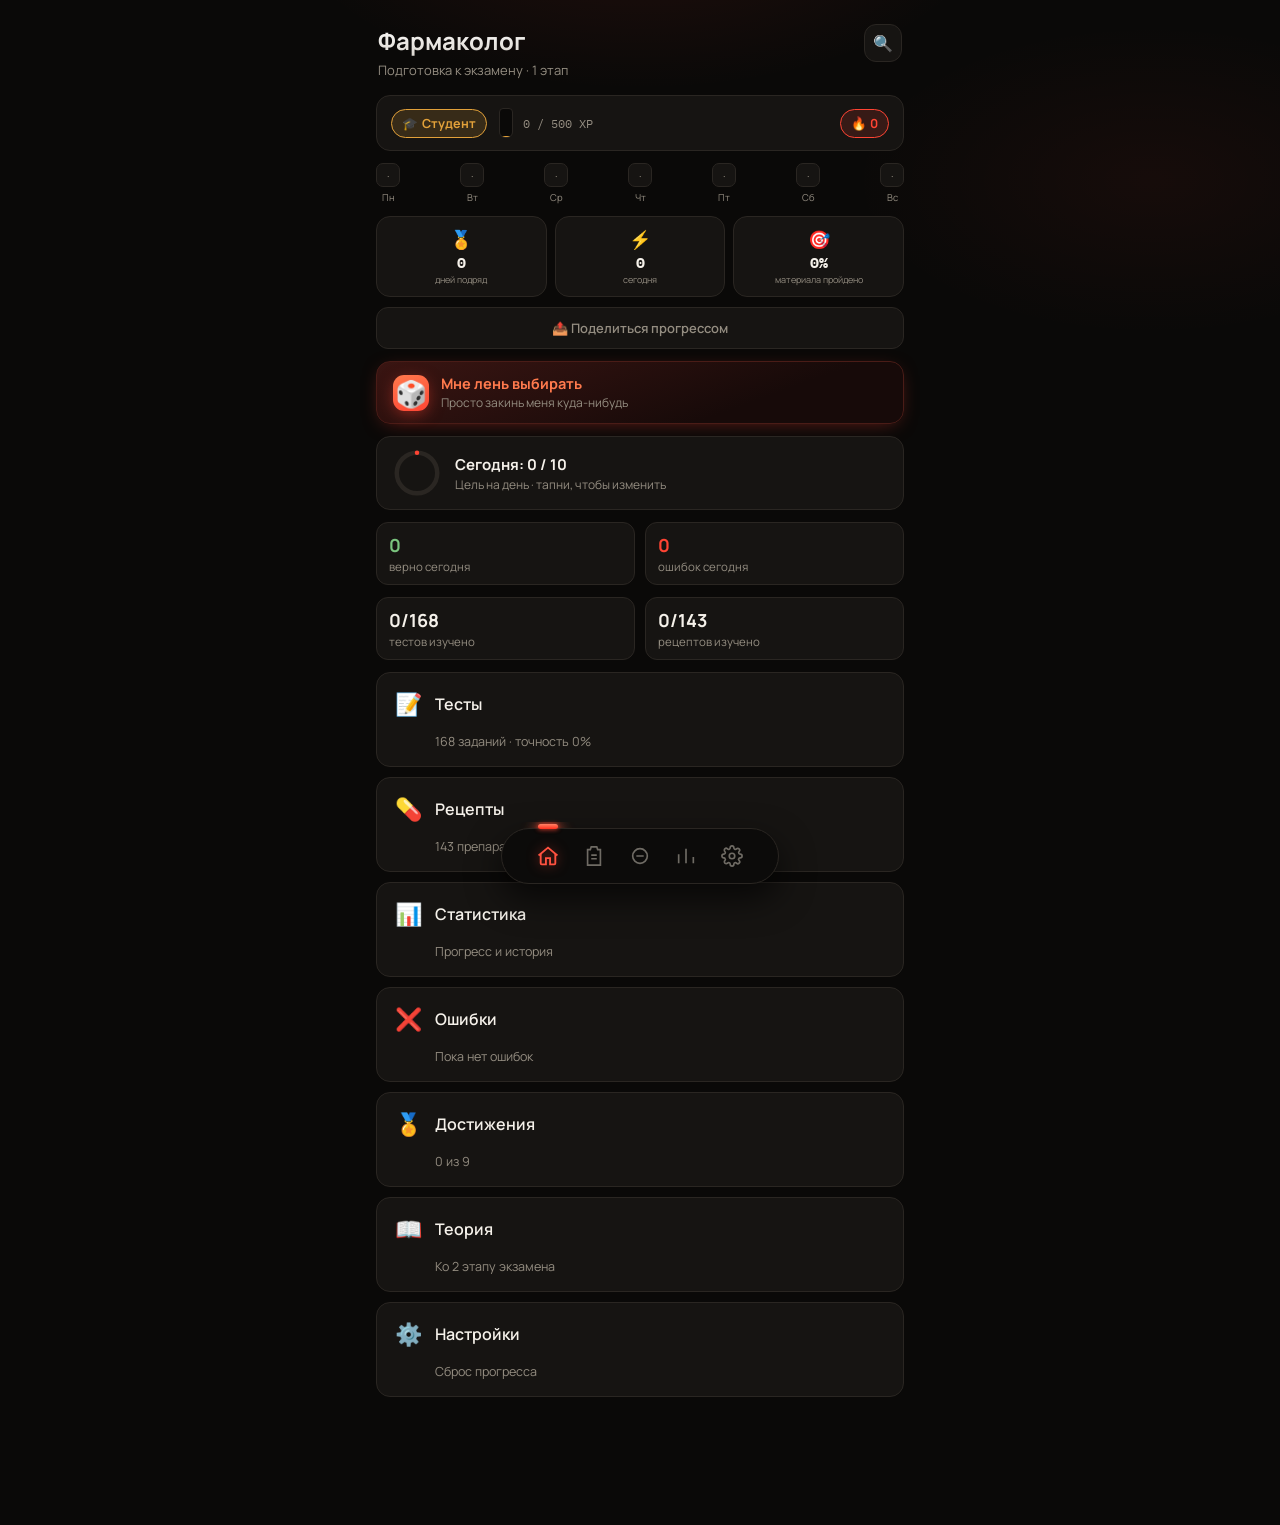
==== commit 1f5c327a: "Add files via upload" ====
--- a/docs/index.html
+++ b/docs/index.html
@@ -17,7 +17,7 @@
 <link rel="preconnect" href="https://fonts.googleapis.com">
 <link rel="preconnect" href="https://fonts.gstatic.com" crossorigin>
 <link href="https://fonts.googleapis.com/css2?family=Inter:wght@400;500;600;700&family=Manrope:wght@400;500;600;700;800&family=IBM+Plex+Mono:wght@500;600&display=swap" rel="stylesheet">
-<link rel="stylesheet" href="style.css?v=10" />
+<link rel="stylesheet" href="style.css?v=11" />
 <script src="https://telegram.org/js/telegram-web-app.js"></script>
 </head>
 <body>
@@ -399,8 +399,11 @@
           <stop offset="78%" stop-color="#ff3c28" stop-opacity="0.04"/>
           <stop offset="92%" stop-color="#ff3626" stop-opacity="0"/>
         </linearGradient>
+        <filter id="navConeBlur" x="-60%" y="-60%" width="220%" height="220%">
+          <feGaussianBlur stdDeviation="6"/>
+        </filter>
       </defs>
-      <polygon points="34,0 54,0 88,60 0,60" fill="url(#navConeGrad)"/>
+      <polygon points="34,0 54,0 88,60 0,60" fill="url(#navConeGrad)" filter="url(#navConeBlur)"/>
     </svg>
     <nav class="nav-bar" id="nav-bar">
       <button class="nav-btn" data-nav="home" data-navkey="home" aria-label="Главная">
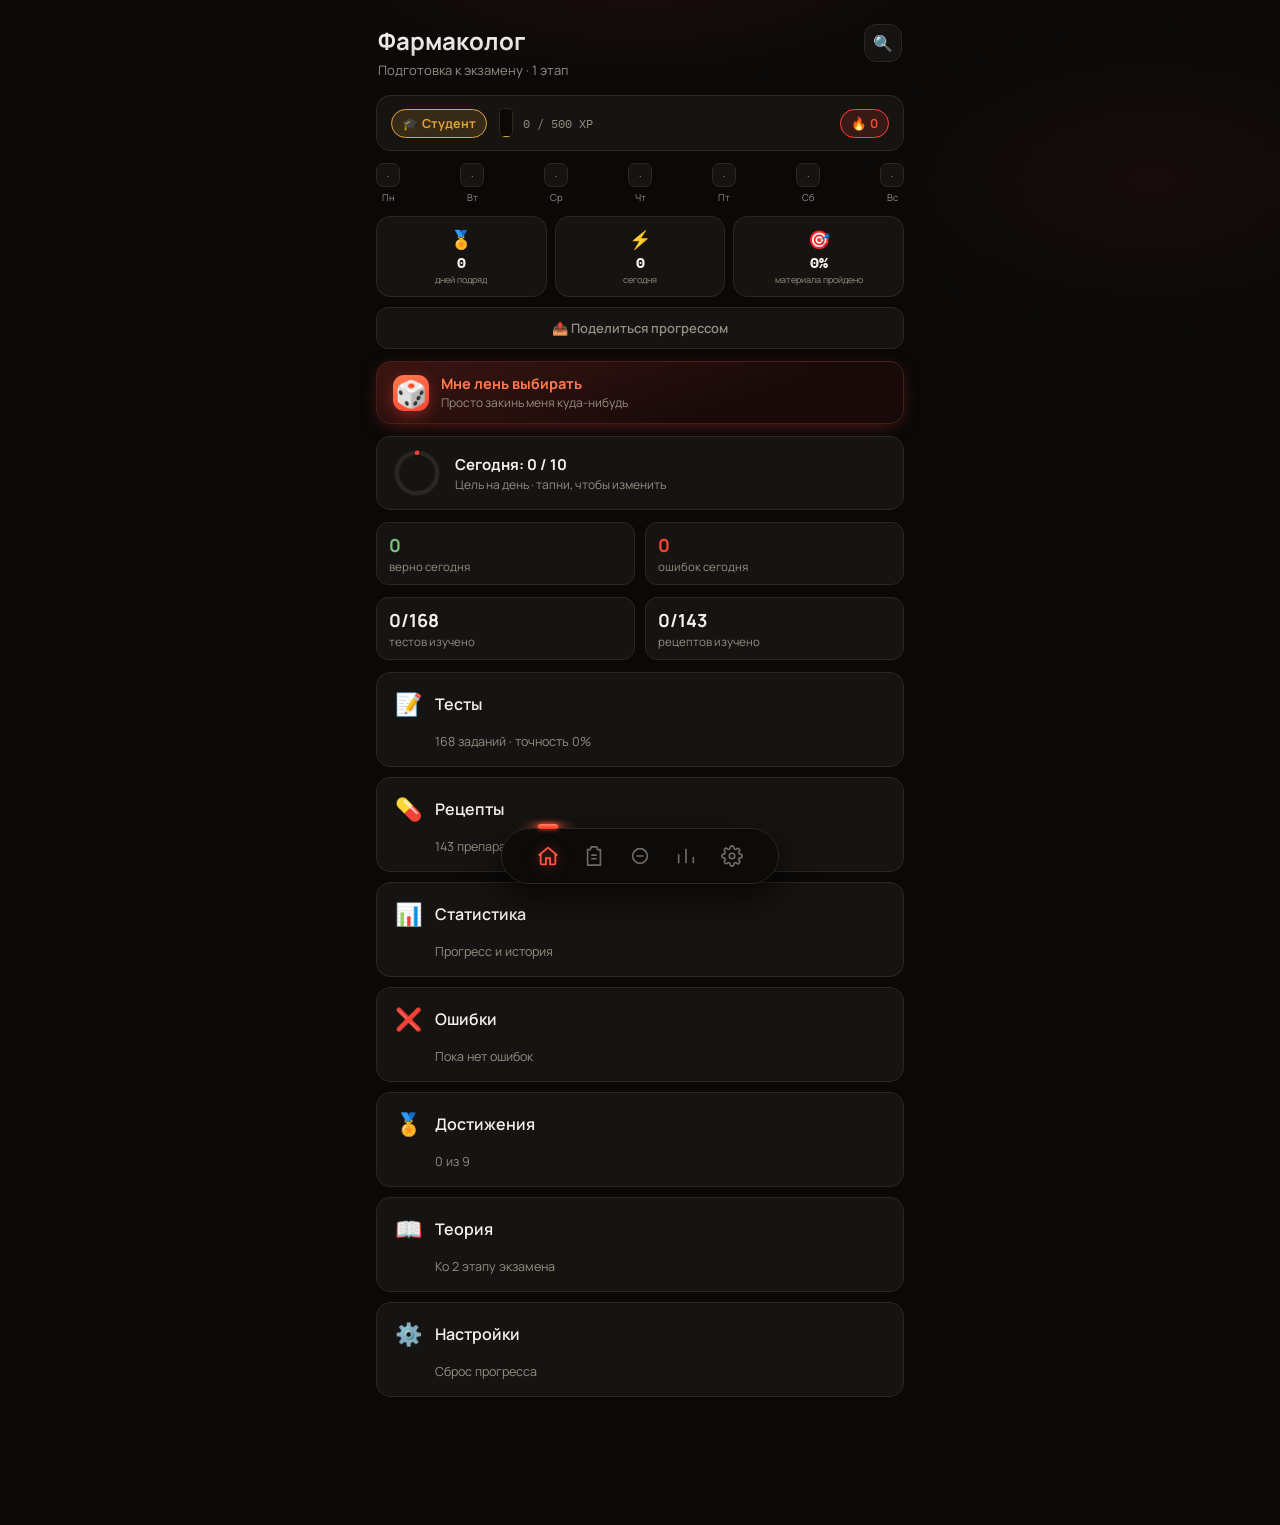
==== commit fffc88b1: "Add files via upload" ====
--- a/docs/index.html
+++ b/docs/index.html
@@ -392,15 +392,15 @@
     <svg class="nav-cone" id="nav-cone" width="88" height="60" viewBox="0 0 88 60" aria-hidden="true">
       <defs>
         <linearGradient id="navConeGrad" x1="0" y1="0" x2="0" y2="1">
-          <stop offset="0%" stop-color="#ff6448" stop-opacity="0.68"/>
-          <stop offset="20%" stop-color="#ff5a40" stop-opacity="0.46"/>
-          <stop offset="40%" stop-color="#ff4e37" stop-opacity="0.26"/>
-          <stop offset="60%" stop-color="#ff452f" stop-opacity="0.12"/>
-          <stop offset="78%" stop-color="#ff3c28" stop-opacity="0.04"/>
+          <stop offset="0%" stop-color="#ff6448" stop-opacity="0.85"/>
+          <stop offset="20%" stop-color="#ff5a40" stop-opacity="0.6"/>
+          <stop offset="40%" stop-color="#ff4e37" stop-opacity="0.36"/>
+          <stop offset="60%" stop-color="#ff452f" stop-opacity="0.18"/>
+          <stop offset="78%" stop-color="#ff3c28" stop-opacity="0.07"/>
           <stop offset="92%" stop-color="#ff3626" stop-opacity="0"/>
         </linearGradient>
-        <filter id="navConeBlur" x="-60%" y="-60%" width="220%" height="220%">
-          <feGaussianBlur stdDeviation="6"/>
+        <filter id="navConeBlur" x="-60%" y="-30%" width="220%" height="160%">
+          <feGaussianBlur stdDeviation="9 2"/>
         </filter>
       </defs>
       <polygon points="34,0 54,0 88,60 0,60" fill="url(#navConeGrad)" filter="url(#navConeBlur)"/>
--- a/docs/style.css
+++ b/docs/style.css
@@ -802,7 +802,7 @@
 }
 .nav-cone {
   position: absolute; top: 0; width: 88px; height: 60px; pointer-events: none;
-  display: block; transition: left 0.35s cubic-bezier(.34,1.2,.64,1);
+  display: block; overflow: visible; transition: left 0.35s cubic-bezier(.34,1.2,.64,1);
   z-index: 0;
 }
 
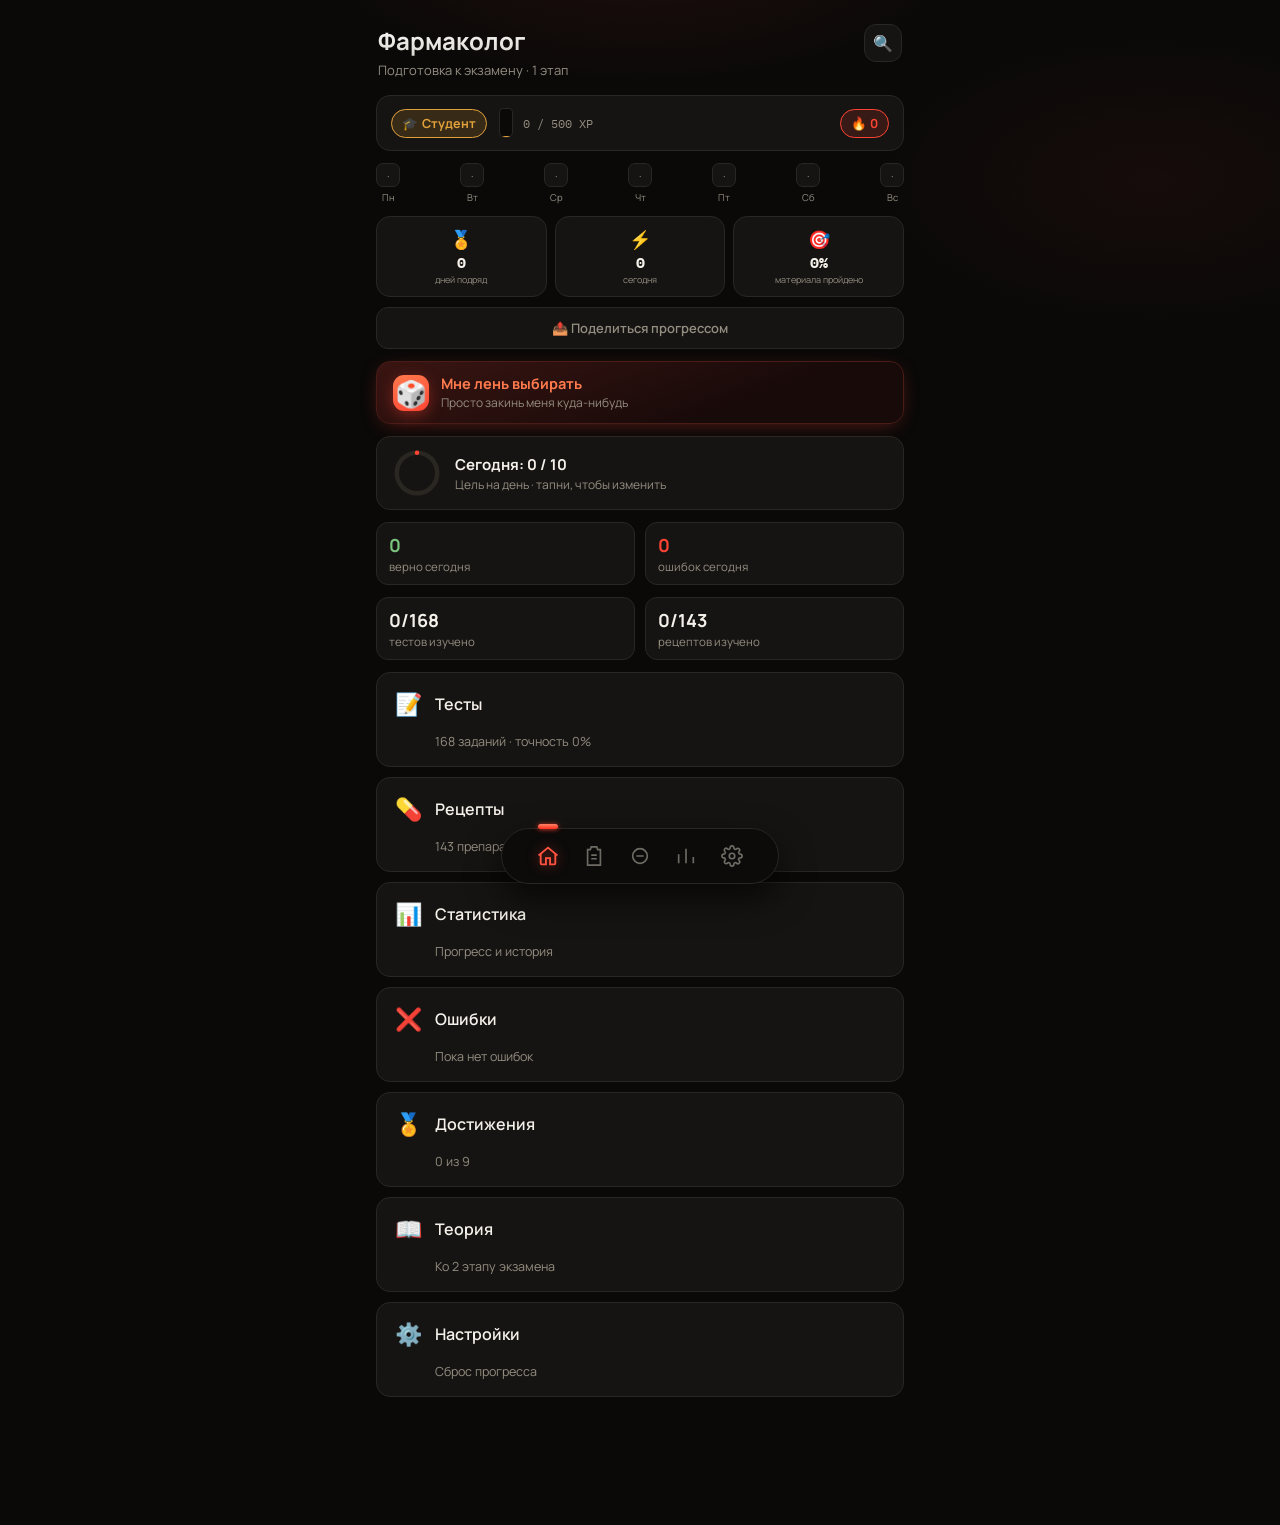
==== commit 399696e3: "Add files via upload" ====
--- a/docs/index.html
+++ b/docs/index.html
@@ -17,7 +17,7 @@
 <link rel="preconnect" href="https://fonts.googleapis.com">
 <link rel="preconnect" href="https://fonts.gstatic.com" crossorigin>
 <link href="https://fonts.googleapis.com/css2?family=Inter:wght@400;500;600;700&family=Manrope:wght@400;500;600;700;800&family=IBM+Plex+Mono:wght@500;600&display=swap" rel="stylesheet">
-<link rel="stylesheet" href="style.css?v=11" />
+<link rel="stylesheet" href="style.css?v=12" />
 <script src="https://telegram.org/js/telegram-web-app.js"></script>
 </head>
 <body>
@@ -389,21 +389,22 @@
 <div class="navwrap" id="bottom-nav">
   <div class="nav-outer">
     <div class="nav-lamp" id="nav-lamp"></div>
-    <svg class="nav-cone" id="nav-cone" width="88" height="60" viewBox="0 0 88 60" aria-hidden="true">
+    <svg class="nav-cone" id="nav-cone" width="128" height="100" viewBox="0 0 128 100" aria-hidden="true">
       <defs>
         <linearGradient id="navConeGrad" x1="0" y1="0" x2="0" y2="1">
-          <stop offset="0%" stop-color="#ff6448" stop-opacity="0.85"/>
-          <stop offset="20%" stop-color="#ff5a40" stop-opacity="0.6"/>
-          <stop offset="40%" stop-color="#ff4e37" stop-opacity="0.36"/>
-          <stop offset="60%" stop-color="#ff452f" stop-opacity="0.18"/>
-          <stop offset="78%" stop-color="#ff3c28" stop-opacity="0.07"/>
-          <stop offset="92%" stop-color="#ff3626" stop-opacity="0"/>
+          <stop offset="0%" stop-color="#ff6448" stop-opacity="0.95"/>
+          <stop offset="15%" stop-color="#ff5e42" stop-opacity="0.8"/>
+          <stop offset="35%" stop-color="#ff5238" stop-opacity="0.58"/>
+          <stop offset="55%" stop-color="#ff4930" stop-opacity="0.36"/>
+          <stop offset="75%" stop-color="#ff3f2a" stop-opacity="0.16"/>
+          <stop offset="90%" stop-color="#ff3626" stop-opacity="0.05"/>
+          <stop offset="100%" stop-color="#ff3626" stop-opacity="0"/>
         </linearGradient>
-        <filter id="navConeBlur" x="-60%" y="-30%" width="220%" height="160%">
-          <feGaussianBlur stdDeviation="9 2"/>
+        <filter id="navConeBlur" x="-20%" y="-20%" width="140%" height="140%">
+          <feGaussianBlur stdDeviation="4 1"/>
         </filter>
       </defs>
-      <polygon points="34,0 54,0 88,60 0,60" fill="url(#navConeGrad)" filter="url(#navConeBlur)"/>
+      <polygon points="54,20 74,20 112,80 16,80" fill="url(#navConeGrad)" filter="url(#navConeBlur)"/>
     </svg>
     <nav class="nav-bar" id="nav-bar">
       <button class="nav-btn" data-nav="home" data-navkey="home" aria-label="Главная">
@@ -425,7 +426,7 @@
   </div>
 </div>
 
-<script type="module" src="js/app.js?v=17"></script>
+<script type="module" src="js/app.js?v=18"></script>
 <script>
   // Registering the service worker makes "Add to Home Screen" actually work offline
   // instead of just being a bookmark shortcut. Safe no-op if unsupported.
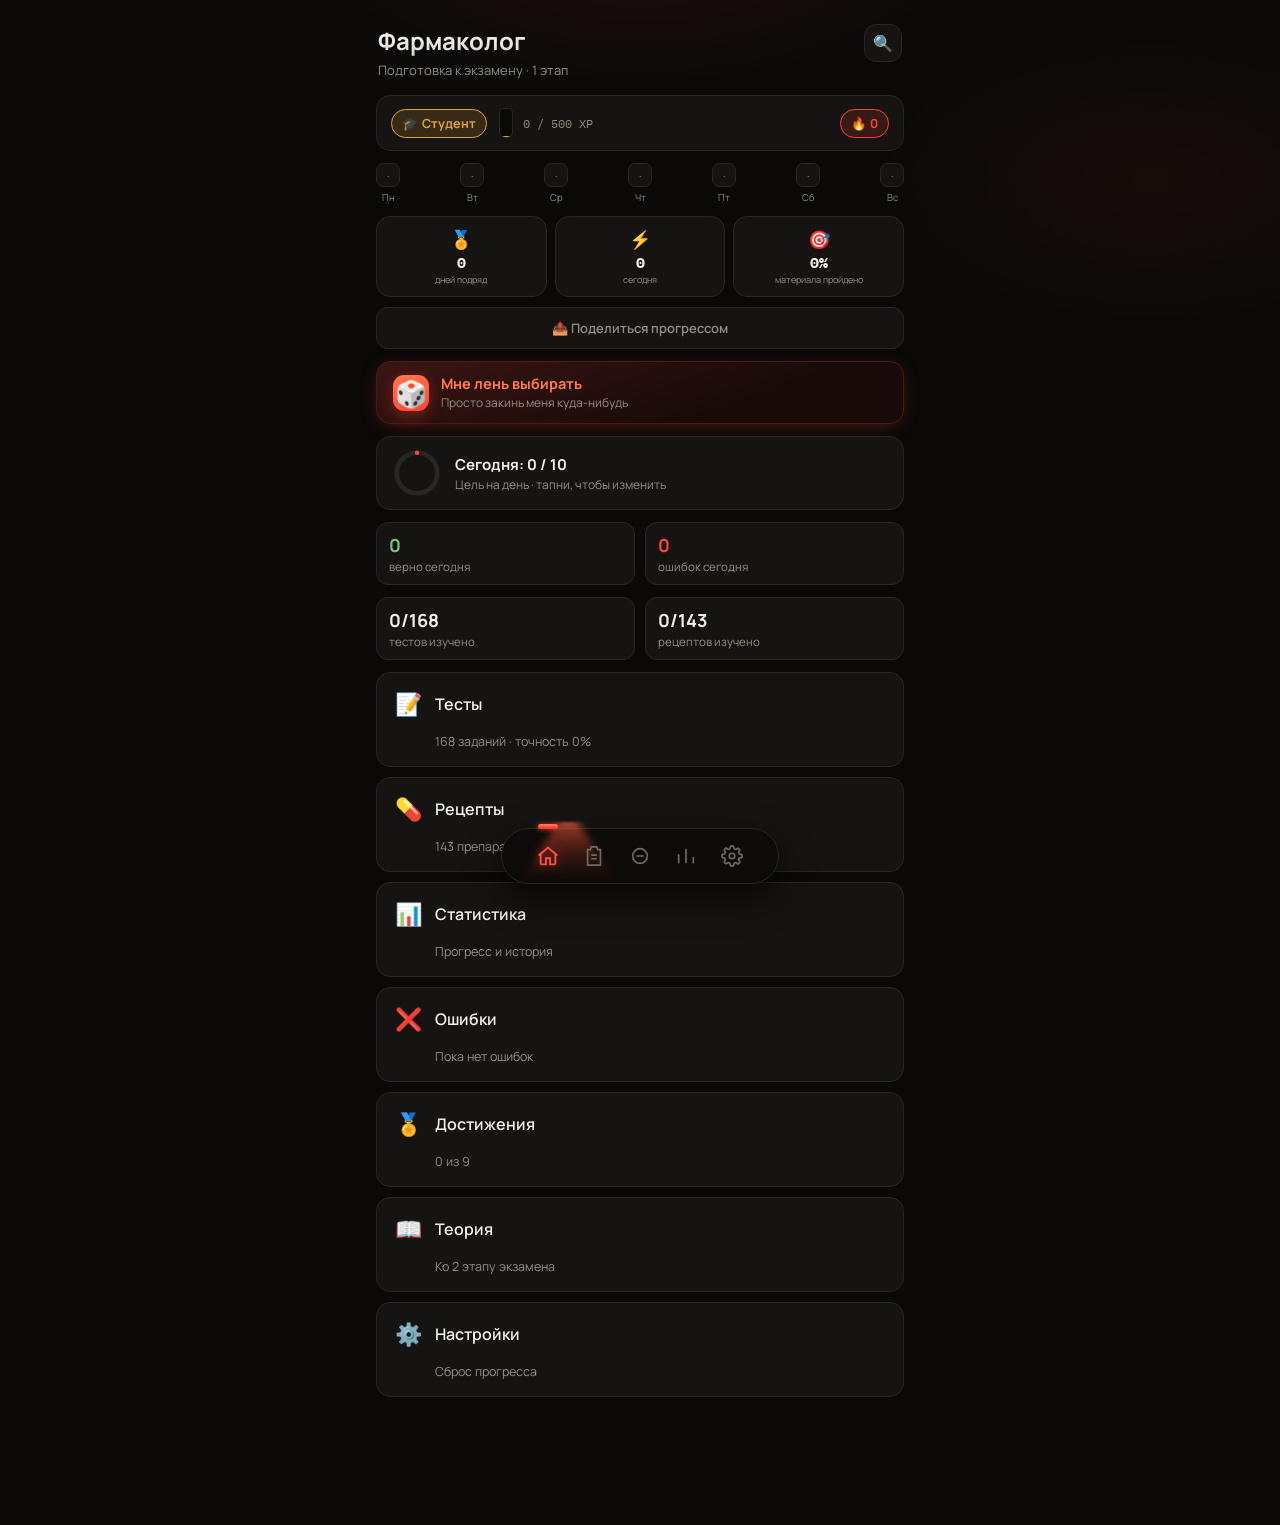
==== commit b376cabd: "Add files via upload" ====
--- a/docs/index.html
+++ b/docs/index.html
@@ -392,12 +392,12 @@
     <svg class="nav-cone" id="nav-cone" width="128" height="100" viewBox="0 0 128 100" aria-hidden="true">
       <defs>
         <linearGradient id="navConeGrad" x1="0" y1="0" x2="0" y2="1">
-          <stop offset="0%" stop-color="#ff6448" stop-opacity="0.95"/>
-          <stop offset="15%" stop-color="#ff5e42" stop-opacity="0.8"/>
-          <stop offset="35%" stop-color="#ff5238" stop-opacity="0.58"/>
-          <stop offset="55%" stop-color="#ff4930" stop-opacity="0.36"/>
-          <stop offset="75%" stop-color="#ff3f2a" stop-opacity="0.16"/>
-          <stop offset="90%" stop-color="#ff3626" stop-opacity="0.05"/>
+          <stop offset="0%" stop-color="#ff6448" stop-opacity="0.62"/>
+          <stop offset="15%" stop-color="#ff5e42" stop-opacity="0.46"/>
+          <stop offset="35%" stop-color="#ff5238" stop-opacity="0.3"/>
+          <stop offset="55%" stop-color="#ff4930" stop-opacity="0.17"/>
+          <stop offset="75%" stop-color="#ff3f2a" stop-opacity="0.08"/>
+          <stop offset="90%" stop-color="#ff3626" stop-opacity="0.03"/>
           <stop offset="100%" stop-color="#ff3626" stop-opacity="0"/>
         </linearGradient>
         <filter id="navConeBlur" x="-20%" y="-20%" width="140%" height="140%">
--- a/docs/style.css
+++ b/docs/style.css
@@ -801,9 +801,9 @@
   z-index: 3; pointer-events: none;
 }
 .nav-cone {
-  position: absolute; top: 0; width: 88px; height: 60px; pointer-events: none;
-  display: block; overflow: visible; transition: left 0.35s cubic-bezier(.34,1.2,.64,1);
-  z-index: 0;
+  position: absolute; top: -20px; width: 128px; height: 100px; pointer-events: none;
+  display: block; transition: left 0.35s cubic-bezier(.34,1.2,.64,1);
+  z-index: 1;
 }
 
 /* ---------- TTS (озвучка латинских названий) ---------- */
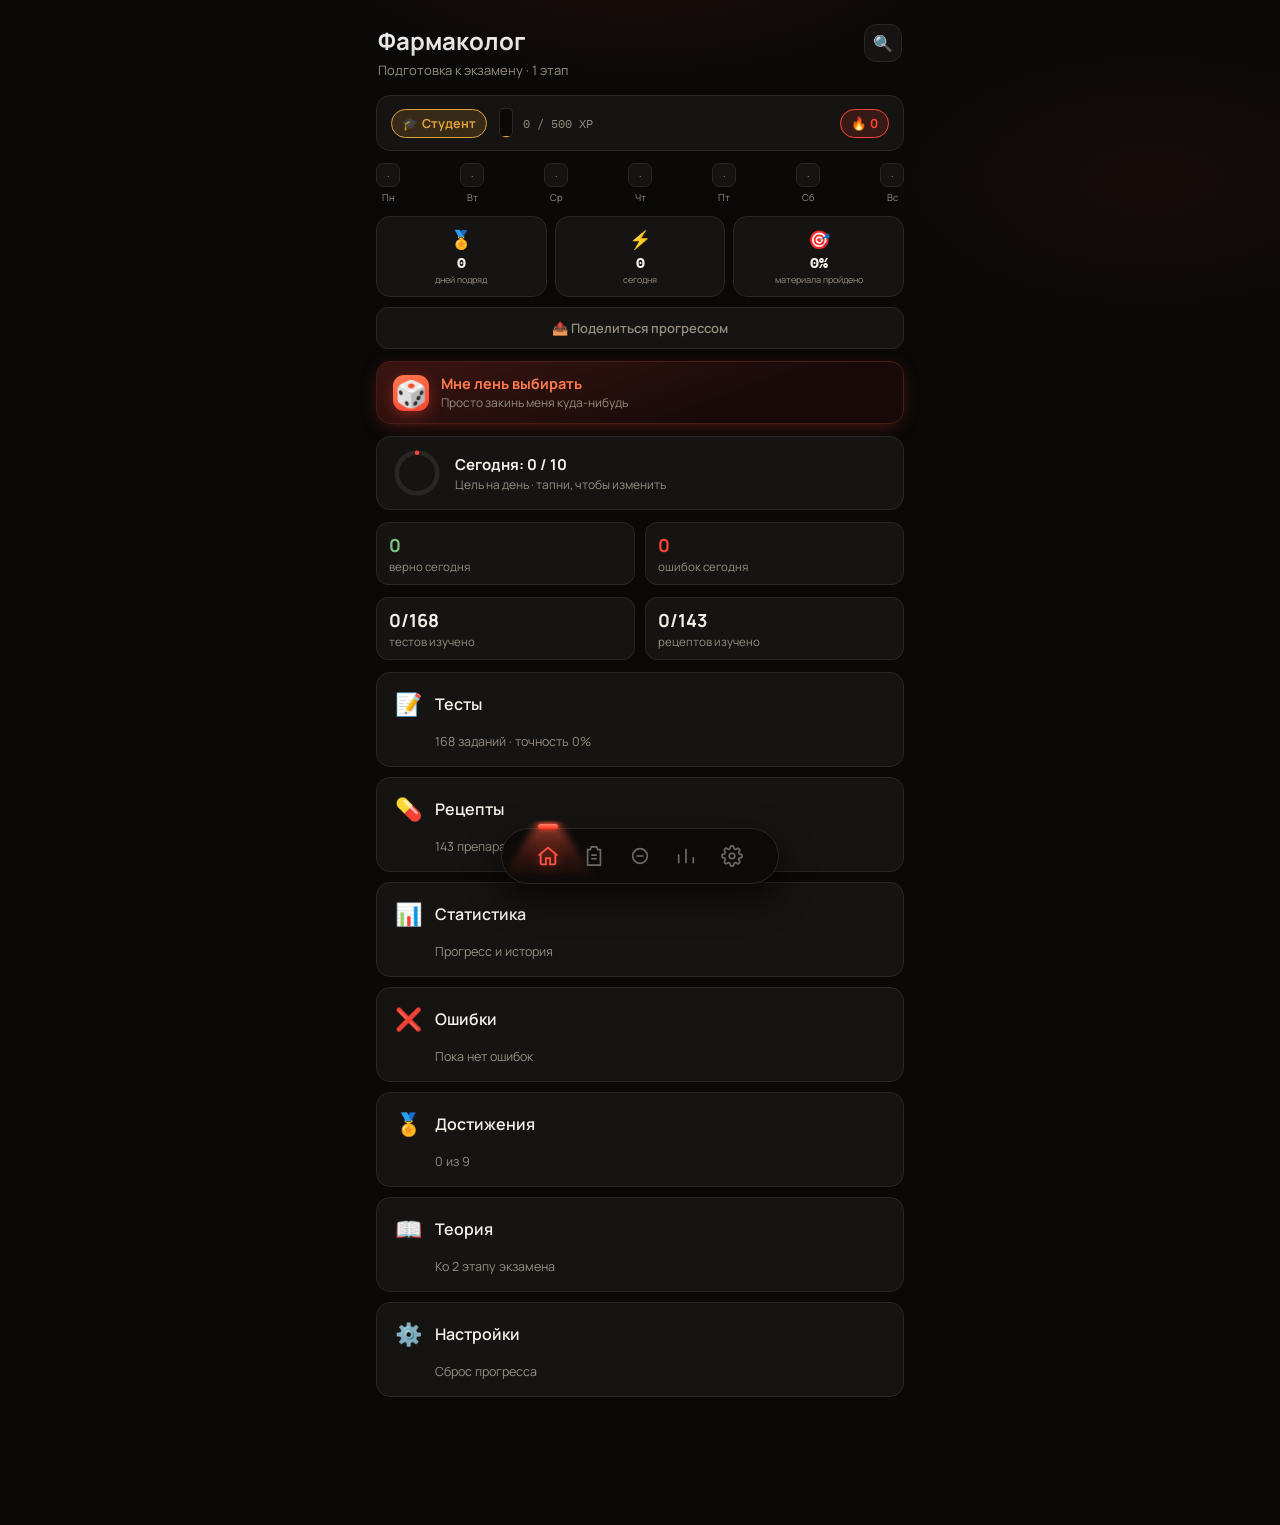
==== commit 74032617: "Recipe input redesign (part 2): style.css, index.html" ====
--- a/docs/index.html
+++ b/docs/index.html
@@ -5,7 +5,6 @@
 <meta name="viewport" content="width=device-width, initial-scale=1, viewport-fit=cover" />
 <title>Фармаколог — тренажёр</title>
 
-<!-- PWA: installable, works offline once cached -->
 <link rel="manifest" href="manifest.json" />
 <meta name="theme-color" content="#2563eb" />
 <meta name="apple-mobile-web-app-capable" content="yes" />
@@ -17,7 +16,7 @@
 <link rel="preconnect" href="https://fonts.googleapis.com">
 <link rel="preconnect" href="https://fonts.gstatic.com" crossorigin>
 <link href="https://fonts.googleapis.com/css2?family=Inter:wght@400;500;600;700&family=Manrope:wght@400;500;600;700;800&family=IBM+Plex+Mono:wght@500;600&display=swap" rel="stylesheet">
-<link rel="stylesheet" href="style.css?v=12" />
+<link rel="stylesheet" href="style.css?v=13" />
 <script src="https://telegram.org/js/telegram-web-app.js"></script>
 </head>
 <body>
@@ -426,10 +425,8 @@
   </div>
 </div>
 
-<script type="module" src="js/app.js?v=18"></script>
+<script type="module" src="js/app.js?v=21"></script>
 <script>
-  // Registering the service worker makes "Add to Home Screen" actually work offline
-  // instead of just being a bookmark shortcut. Safe no-op if unsupported.
   if ("serviceWorker" in navigator) {
     window.addEventListener("load", () => {
       navigator.serviceWorker.register("sw.js").catch((err) => console.warn("SW registration failed:", err));
--- a/docs/style.css
+++ b/docs/style.css
@@ -23,7 +23,6 @@
 }
 
 html[data-theme="dark"] {
-  /* "Ядро" — тёмно-красная тема, зафиксированный дизайн-пакет */
   --bg: #0a0908;
   --surface: #161412;
   --surface-2: #1e1b18;
@@ -47,9 +46,6 @@
 html, body { transition: background-color 0.2s ease, color 0.2s ease; }
 
 * { box-sizing: border-box; }
-/* WebKit/Safari по умолчанию красит текст <button> в системный синий, если
-   явно не указать наследование — из-за этого в реальном Telegram (WKWebView)
-   весь акцентный красный превращался обратно в синий на кнопках. */
 button { color: inherit; font: inherit; }
 
 html, body {
@@ -79,8 +75,6 @@
 html:not([data-theme="dark"]) .topbar h1 { -webkit-text-fill-color: initial; background: none; color: var(--ink); }
 .hidden { display: none !important; }
 
-/* ---------- Home ---------- */
-
 .topbar { padding: 6px 2px 14px; }
 .topbar h1 { font-size: 24px; font-weight: 700; margin: 0; }
 .topbar-sub { margin: 4px 0 0; font-size: 13px; color: var(--ink-soft); }
@@ -96,8 +90,6 @@
 .stat-chip .l { font-size: 11.5px; color: var(--ink-soft); margin-top: 2px; }
 .stat-chip.ok .n { color: var(--green); }
 .stat-chip.no .n { color: var(--red); }
-
-/* ---------- Continue card ---------- */
 
 .continue-card {
   display: block; width: 100%; text-align: left; font-family: inherit; cursor: pointer;
@@ -132,7 +124,6 @@
   width: 36px; height: 36px; box-shadow: 0 4px 16px -2px var(--accent-glow);
 }
 
-/* ---------- Celebration toasts ---------- */
 .toast-host {
   position: fixed; top: max(12px, env(safe-area-inset-top)); left: 0; right: 0;
   display: flex; flex-direction: column; align-items: center; gap: 8px;
@@ -147,7 +138,6 @@
 .toast-bonus { background: linear-gradient(135deg, #7c3aed, #6d28d9); }
 .toast-break { background: linear-gradient(135deg, #0d9488, #0f766e); white-space: normal; max-width: 82vw; text-align: center; line-height: 1.35; }
 
-/* ---------- Today's goal ring ---------- */
 .goal-ring-card {
   display: flex; align-items: center; gap: 14px; width: 100%; text-align: left;
   font-family: inherit; cursor: pointer; color: inherit;
@@ -163,8 +153,6 @@
 @keyframes toast-in { from { opacity: 0; transform: translateY(-14px) scale(0.9); } to { opacity: 1; transform: none; } }
 @keyframes toast-out { to { opacity: 0; transform: translateY(-10px) scale(0.95); } }
 
-/* ---------- Session progress ---------- */
-
 .session-progress { height: 5px; border-radius: 999px; background: var(--border); margin-bottom: 14px; overflow: hidden; }
 .session-progress-fill { display: block; height: 100%; background: var(--blue); border-radius: 999px; transition: width 0.2s ease; }
 .session-timer {
@@ -193,8 +181,6 @@
 .card-title { width: calc(100% - 42px); }
 .card-sub { width: calc(100% - 42px); margin-left: 42px; margin-top: 2px; }
 
-/* ---------- Bars ---------- */
-
 .subbar, .session-bar {
   display: flex; align-items: center; gap: 10px; padding: 4px 0 16px;
 }
@@ -215,8 +201,6 @@
 .session-label {
   font-size: 11px; text-transform: uppercase; letter-spacing: 0.05em; color: var(--ink-soft);
 }
-
-/* ---------- Search ---------- */
 
 .search-body { display: flex; flex-direction: column; gap: 12px; }
 .search-input {
@@ -239,8 +223,6 @@
 .search-hit .n { font-family: "IBM Plex Mono", monospace; font-size: 12px; color: var(--blue); margin-right: 6px; }
 .search-hit .t { font-size: 14px; line-height: 1.4; }
 .search-empty { text-align: center; color: var(--ink-soft); font-size: 13.5px; padding: 30px 10px; }
-
-/* ---------- Mode select ---------- */
 
 .mode-list { display: flex; flex-direction: column; gap: 10px; }
 .mode-btn {
@@ -257,8 +239,6 @@
 .mode-btn-highlight .n { color: var(--blue); }
 .mode-btn[disabled] { opacity: 0.45; }
 
-/* ---------- Cards / questions ---------- */
-
 .card-area { display: flex; flex-direction: column; gap: 16px; }
 
 .slip {
@@ -313,7 +293,6 @@
   border-radius: 10px; padding: 10px 12px; line-height: 1.5;
 }
 
-/* ---------- Personal mnemonic box ---------- */
 .mnemonic-box { margin-top: 12px; }
 .mnemonic-add-btn {
   width: 100%; text-align: left; background: none; border: 1px dashed var(--border);
@@ -347,7 +326,6 @@
 .mnemonic-save-btn { background: var(--blue); color: #fff; border: 1px solid var(--blue); }
 .mnemonic-cancel-btn { background: none; color: var(--ink-soft); border: 1px solid var(--border); }
 
-/* ---------- Cross-link between tests and recipes on the same topic ---------- */
 .crosslink-btn {
   display: flex; justify-content: space-between; align-items: center; width: 100%;
   margin-top: 10px; background: var(--green-soft); border: 1px solid var(--green);
@@ -357,7 +335,6 @@
 .crosslink-btn:active { opacity: 0.85; }
 .crosslink-n { font-family: "IBM Plex Mono", monospace; font-weight: 700; }
 
-/* ---------- Confidence calibration prompt ---------- */
 .confidence-box {
   margin-top: 12px; background: var(--surface); border: 1px solid var(--border);
   border-radius: 10px; padding: 10px 12px; display: flex; flex-direction: column; gap: 8px;
@@ -373,8 +350,6 @@
 .confidence-btn:active { background: var(--blue-soft); border-color: var(--blue); }
 .confidence-done { font-size: 12.5px; color: var(--ink-soft); text-align: center; }
 
-/* ---------- actions ---------- */
-
 .actions { display: flex; gap: 10px; margin-top: 6px; }
 
 .btn-primary {
@@ -401,8 +376,6 @@
 .btn-know { background: var(--green-soft); border: 1px solid var(--green); color: var(--green); }
 .btn-dont { background: var(--red-soft); border: 1px solid var(--red); color: var(--red); }
 .btn-ghost-pair { display: flex; gap: 10px; margin-top: 6px; }
-
-/* ---------- matching / table / characterize ---------- */
 
 .legend {
   display: flex; flex-wrap: wrap; gap: 8px;
@@ -433,7 +406,6 @@
 .match-row.row-no { border-color: var(--red); background: var(--red-soft); }
 .row-hint { margin-top: 8px; font-size: 12.5px; color: var(--ink-soft); }
 
-/* ---------- matching: list/accordion style ---------- */
 .match-acc { display: flex; flex-direction: column; gap: 8px; margin-top: 4px; }
 .acc-item {
   border: 1px solid var(--border); border-radius: 10px; background: var(--bg); overflow: hidden;
@@ -459,7 +431,6 @@
 }
 .check-box.on { background: var(--green-soft); border-color: var(--green); }
 
-/* ---------- matching: connect-the-lines style ---------- */
 .lines-hint { font-size: 12px; color: var(--ink-soft); margin: 2px 0 12px; }
 .lines-wrap { position: relative; display: flex; justify-content: space-between; gap: 10px; }
 .lines-svg { position: absolute; top: 0; left: 0; width: 100%; height: 100%; pointer-events: none; z-index: 1; }
@@ -495,8 +466,6 @@
 .fill-input[disabled] { opacity: 0.7; }
 
 
-/* ---------- recipes ---------- */
-
 .rx-block {
   margin-top: 14px; background: var(--bg); border: 1px dashed var(--border); border-radius: 10px;
   padding: 14px 16px; font-family: "IBM Plex Mono", monospace; font-size: 13.5px; line-height: 1.7; white-space: pre-wrap;
@@ -507,6 +476,33 @@
   resize: vertical; background: var(--surface); color: var(--ink);
 }
 .rx-input:focus { outline: none; border-color: var(--blue); }
+
+.rx-mode-toggle { display: flex; gap: 8px; margin-top: 12px; }
+.rx-mode-btn {
+  flex: 1; background: var(--bg); border: 1px solid var(--border); color: var(--ink-soft);
+  border-radius: 10px; padding: 9px 10px; font-size: 13.5px; font-family: inherit; cursor: pointer;
+}
+.rx-mode-btn.active { background: var(--blue-soft); border-color: var(--blue); color: var(--blue); font-weight: 600; }
+
+.rx-canvas {
+  display: block; width: 100%; height: 220px; margin-top: 14px; touch-action: none;
+  border: 1px solid var(--border); border-radius: 10px; background: var(--surface);
+}
+.rx-canvas-wrap { position: relative; }
+.rx-expand-btn {
+  position: absolute; top: 22px; right: 8px; width: 32px; height: 32px; border-radius: 50%;
+  border: 1px solid var(--border); background: var(--surface); color: var(--ink-soft);
+  font-size: 15px; display: flex; align-items: center; justify-content: center; cursor: pointer; padding: 0;
+}
+
+.rx-fullscreen-overlay {
+  display: none; flex-direction: column; position: fixed; inset: 0; z-index: 1000;
+  background: var(--bg); padding: max(12px, env(safe-area-inset-top)) 12px max(12px, env(safe-area-inset-bottom));
+}
+.rx-fullscreen-overlay.open { display: flex; }
+.rx-fullscreen-bar { display: flex; gap: 8px; margin-bottom: 10px; }
+.rx-fullscreen-slot { flex: 1; display: flex; min-height: 0; }
+.rx-fullscreen-slot .rx-canvas { flex: 1; height: 100%; margin-top: 0; }
 
 .rx-parts { display: flex; flex-direction: column; gap: 8px; margin-top: 14px; }
 .rx-part { border-radius: 10px; padding: 10px 12px; border: 1px solid var(--border); background: var(--bg); }
@@ -521,16 +517,12 @@
 .rx-score.partial { color: var(--amber); }
 .rx-score.missing { color: var(--red); }
 
-/* ---------- result ---------- */
-
 #screen-result { display: flex; align-items: center; min-height: 80vh; }
 .result-card { width: 100%; text-align: center; background: var(--surface); border: 1px solid var(--border); border-radius: var(--radius); padding: 36px 22px; }
 .result-mark { font-size: 32px; color: var(--blue); margin-bottom: 8px; }
 .result-card h2 { font-size: 22px; margin: 0 0 8px; }
 .result-text { color: var(--ink-soft); font-size: 14.5px; line-height: 1.6; margin: 0 0 20px; white-space: pre-line; }
 .result-actions { display: flex; flex-direction: column; gap: 10px; }
-
-/* ---------- stats ---------- */
 
 .stats-body { display: flex; flex-direction: column; gap: 12px; }
 .stats-card { background: var(--surface); border: 1px solid var(--border); border-radius: var(--radius); padding: 16px 18px; }
@@ -554,8 +546,6 @@
 .topic-bar-fill.low { background: var(--red); }
 .topic-row-sub { font-size: 11.5px; color: var(--ink-soft); margin-top: 4px; }
 
-/* ---------- settings ---------- */
-
 .settings-body { display: flex; flex-direction: column; gap: 16px; }
 .settings-note { font-size: 13.5px; color: var(--ink-soft); line-height: 1.5; }
 
@@ -595,8 +585,6 @@
 .segmented button[data-size="large"] { font-size: 18px; }
 .segmented button.active { background: var(--surface); color: var(--blue); box-shadow: 0 1px 3px rgba(0,0,0,0.12); }
 
-/* ---------- session nav (back/skip) ---------- */
-
 .session-nav { display: flex; justify-content: space-between; margin-top: 10px; }
 .session-nav-btn {
   background: none; border: none; color: var(--ink-soft); font-family: inherit;
@@ -604,16 +592,12 @@
 }
 .session-nav-btn:active { color: var(--blue); }
 
-/* ---------- link button (e.g. "Все сессии") ---------- */
-
 .link-btn {
   display: block; background: none; border: none; color: var(--blue); font-family: inherit;
   font-size: 13px; font-weight: 600; padding: 2px 2px 12px; cursor: pointer; margin-top: -6px;
 }
 
 .session-hit .d { font-family: "IBM Plex Mono", monospace; }
-
-/* ---------- font size scaling ---------- */
 
 body.fs-small .slip-question,
 body.fs-small .opt,
@@ -624,7 +608,6 @@
 body.fs-large .card-title { font-size: 18px; }
 body.fs-large .mode-btn .t { font-size: 17px; }
 
-/* ---------- gamification: home strip ---------- */
 .gami-strip {
   display: flex; align-items: center; gap: 12px; width: 100%; text-align: left;
   background: var(--surface); border: 1px solid var(--border); border-radius: var(--radius);
@@ -658,7 +641,6 @@
 .gami-day-dot.filled { background: color-mix(in srgb, var(--green) 16%, transparent); border-color: var(--green); color: var(--green); }
 .gami-day-label { font-size: 9.5px; color: var(--ink-soft); }
 
-/* ---------- achievements screen ---------- */
 .ach-body { padding: 4px 16px 32px; }
 .ach-summary-title { font-size: 13px; color: var(--ink-soft); margin: 4px 0 16px; }
 .seal-grid { display: grid; grid-template-columns: repeat(3, 1fr); gap: 16px 8px; margin-bottom: 24px; }
@@ -683,7 +665,6 @@
 .rank-step.current .rank-step-name, .rank-step.done .rank-step-name { color: var(--ink); }
 .rank-line { width: 1px; height: 14px; background: var(--border); margin-left: 4.5px; }
 
-/* ---------- unlock moment ---------- */
 .unlock-overlay {
   min-height: 70vh; display: flex; flex-direction: column; align-items: center; justify-content: center;
   padding: 40px 30px; text-align: center;
@@ -699,11 +680,9 @@
 .unlock-desc { font-size: 14px; color: var(--ink-soft); line-height: 1.5; margin-bottom: 26px; max-width: 280px; }
 .unlock-btn { flex: none !important; padding: 14px 32px !important; }
 
-/* ---------- theory ---------- */
 .theory-text { padding: 4px 16px 16px; font-size: 14.5px; line-height: 1.6; color: var(--ink); white-space: pre-line; }
 .theory-text b { color: var(--blue); }
 
-/* ---------- theory: book page ---------- */
 .tb-top { display: flex; align-items: center; justify-content: space-between; padding: 14px 16px 8px; }
 .tb-pool { font-size: 11px; color: var(--blue); font-weight: 700; text-transform: uppercase; letter-spacing: .04em; }
 .tb-pos { font-size: 12.5px; color: var(--ink-soft); font-family: "IBM Plex Mono", monospace; }
@@ -729,7 +708,6 @@
 .tb-pagenav-btn { background: none; border: none; color: var(--blue); font-size: 14px; font-weight: 600; font-family: inherit; }
 .tb-pagenav-btn[disabled] { opacity: .3; }
 
-/* ---------- theory: search ---------- */
 .theory-search-wrap { padding: 4px 16px 10px; }
 .theory-search-input {
   width: 100%; background: var(--surface); border: 1px solid var(--border); border-radius: 12px;
@@ -746,12 +724,8 @@
 .theory-search-item-title { font-size: 14px; color: var(--ink); line-height: 1.4; }
 .theory-search-empty { padding: 20px 4px; text-align: center; color: var(--ink-soft); font-size: 14px; }
 
-/* ============================================================
-   Нижняя навигация "Ядро" — конус света, зафиксированный дизайн
-   ============================================================ */
 .navwrap { display: flex; justify-content: center; position: fixed; left: 0; right: 0; bottom: calc(16px + var(--tg-safe-bottom)); z-index: 400; pointer-events: none; }
 .navwrap .nav-outer { pointer-events: auto; }
-/* Светлая тема: та же панель, но без неонового свечения — простая заливка под активной иконкой */
 html:not([data-theme="dark"]) .nav-lamp,
 html:not([data-theme="dark"]) .nav-cone { display: none; }
 html:not([data-theme="dark"]) .nav-bar {
@@ -806,7 +780,6 @@
   z-index: 1;
 }
 
-/* ---------- TTS (озвучка латинских названий) ---------- */
 .tts-btn {
   background: var(--surface-2, var(--surface));
   border: 1px solid var(--border);
@@ -820,7 +793,6 @@
 .rx-block-row { display: flex; align-items: flex-start; gap: 8px; }
 .rx-block-row .rx-block { flex: 1; }
 
-/* ---------- Единый поиск (Тесты + Рецепты + Теория) ---------- */
 .topbar-row { display: flex; align-items: flex-start; justify-content: space-between; gap: 10px; }
 .topbar-search-btn {
   flex-shrink: 0; width: 38px; height: 38px; border-radius: 12px;
@@ -836,7 +808,6 @@
 .search-tag-recipe { background: var(--green-soft); color: var(--green); }
 .search-tag-theory { background: var(--amber-soft); color: var(--amber); }
 
-/* ---------- Шеринг прогресса ---------- */
 .share-progress-btn {
   width: 100%; margin: 10px 0 12px; padding: 11px; border-radius: 12px;
   background: var(--surface); border: 1px solid var(--border); color: var(--ink-soft);
@@ -855,7 +826,6 @@
 .share-modal-actions { display: flex; flex-direction: column; gap: 8px; margin-top: 12px; }
 .share-modal-actions .btn-primary { text-align: center; text-decoration: none; display: block; }
 
-/* ---------- Значки-достижения на Home ---------- */
 .badge-row { display: flex; gap: 8px; margin-top: 12px; }
 .badge {
   flex: 1; background: var(--surface); border: 1px solid var(--border);
